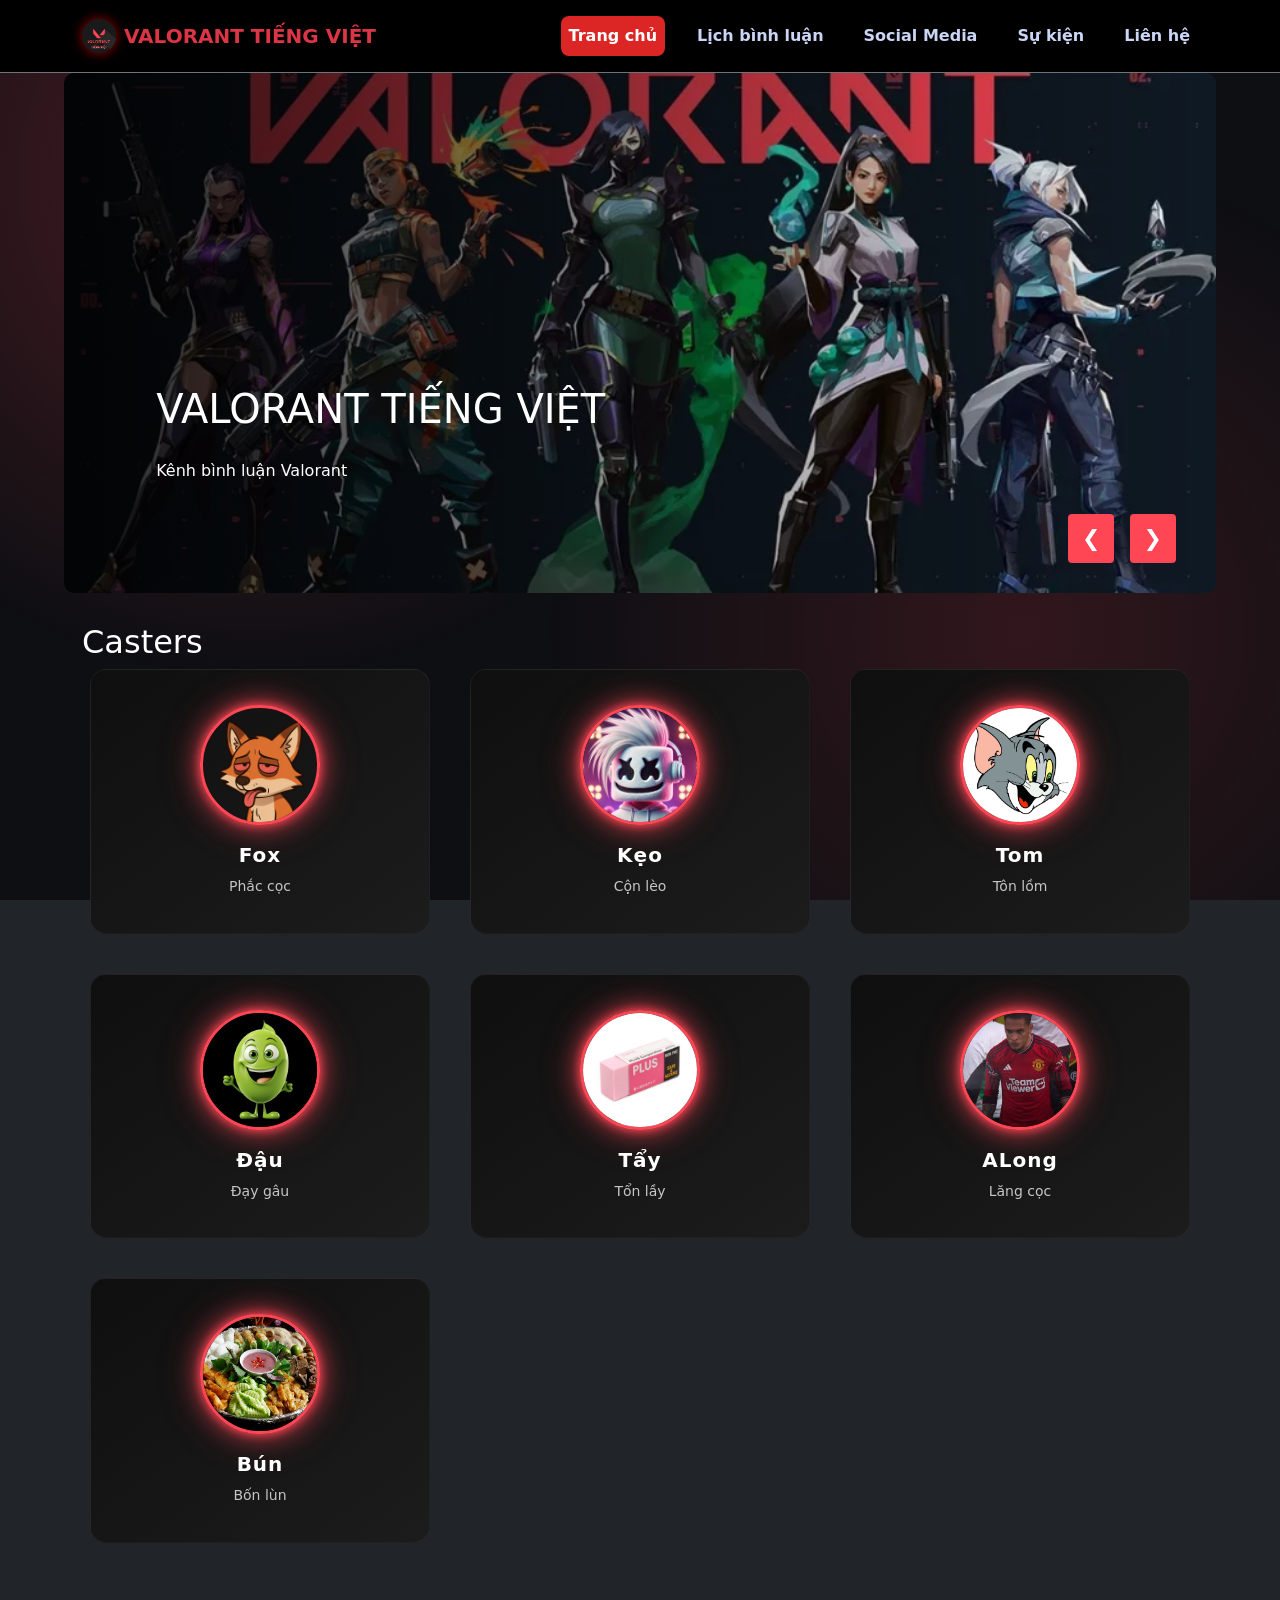
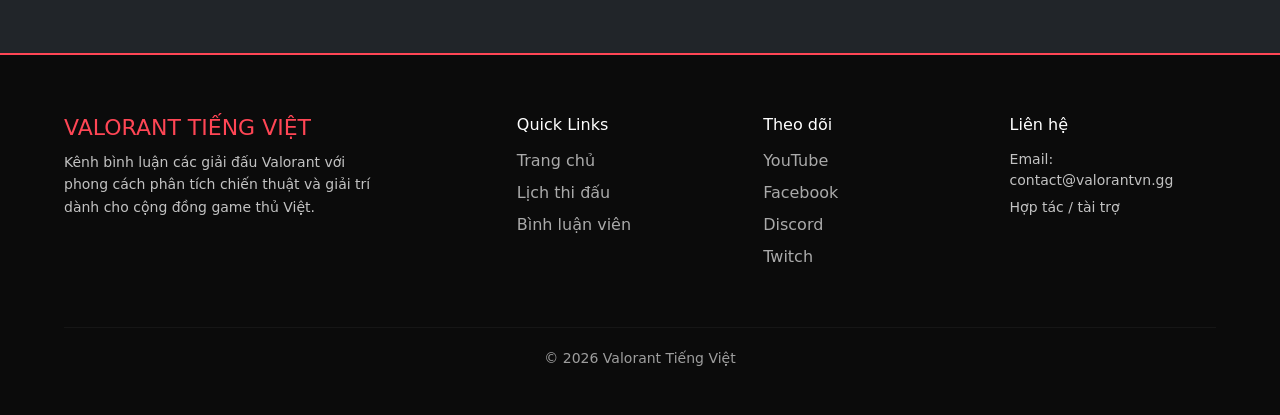
==== index.html @ 201f3471 "first commit" ====
<!doctype html>
<html lang="vi">
  <head>
    <meta charset="UTF-8" />
    <meta name="viewport" content="width=device-width, initial-scale=1" />

    <link
      href="https://cdn.jsdelivr.net/npm/bootstrap@5.3.3/dist/css/bootstrap.min.css"
      rel="stylesheet"
    />

    <link rel="stylesheet" href="css/style.css" />

    <title>Valorant VN</title>
  </head>

  <body class="bg-dark text-white">
    <!-- Navbar -->
    <div id="navbar"></div>

    <!-- Banner -->
    <section id="hero-banner" class="hero-banner">
      <div class="hero-wrapper">
        <div id="hero-carousel"></div>

        <div class="hero-nav">
          <button id="hero-prev">❮</button>
          <button id="hero-next">❯</button>
        </div>
      </div>
    </section>

    <!-- Caster -->
    <section class="casters-section">
      <div class="container">
        <h2 class="section-title">Casters</h2>

        <div id="casters-container" class="casters-grid"></div>
      </div>
    </section>

    <!-- Footer -->
    <div id="footer"></div>

    <script src="js/script.js"></script>
  </body>
</html>
---- css/style.css ----
/* GLOBAL ESPORTS BACKGROUND */

body {
  background-image: url("https://www.hok.com/wp-content/uploads/2019/06/Esports_Seating-Reconfiguration_2400.jpg");

  background-size: cover;

  background-position: center;

  background-attachment: fixed;

  background-repeat: no-repeat;

  position: relative;
}

/* overlay làm tối + blur nhẹ */

body::before {
  content: "";

  position: fixed;

  inset: 0;

  background: rgba(8, 8, 12, 0.75);

  backdrop-filter: blur(4px);

  z-index: -1;
}

body::after {
  content: "";

  position: fixed;

  inset: 0;

  background:
    radial-gradient(
      circle at 20% 20%,
      rgba(255, 70, 85, 0.25),
      transparent 40%
    ),
    radial-gradient(circle at 80% 70%, rgba(255, 70, 85, 0.15), transparent 40%);

  pointer-events: none;

  z-index: -1;
}

.match-card {
  display: grid;
  grid-template-columns: 80px 1.5fr 1fr 120px 120px;
  align-items: center;
  padding: 16px 22px;
  border-radius: 10px;
  background: linear-gradient(90deg, #1a0507, #1a0507 60%, #0d0203);
  margin-bottom: 12px;
  transition: 0.25s;
}

.match-card:hover {
  transform: translateY(-3px);

  background: linear-gradient(90deg, #2a070b, #2a070b 60%, #140305);

  box-shadow: 0 0 12px rgba(255, 70, 85, 0.25);
}

.match-time {
  font-weight: 700;
  color: #60a5fa;
}

.match-teams {
  display: grid;

  grid-template-columns: 1fr auto 1fr;

  align-items: center;

  gap: 12px;
}

.team-logo-box {
  width: 28px;

  height: 28px;

  display: flex;

  align-items: center;

  justify-content: center;
}

.team-logo {
  max-width: 100%;

  max-height: 100%;

  object-fit: contain;
}

.team {
  display: flex;

  align-items: center;

  gap: 8px;

  font-weight: 600;
}

.team-left {
  justify-content: flex-end;

  text-align: right;
}

.team-right {
  justify-content: flex-start;

  text-align: left;
}

.vs {
  font-weight: 700;

  color: #ff4655;

  letter-spacing: 1px;
}

.match-event {
  opacity: 0.7;
}

.match-blv {
  color: #facc15;
  font-weight: 600;
}

.status-live {
  color: #ff4655;

  font-weight: 700;

  animation: livePulse 1.5s infinite;
}

@keyframes livePulse {
  0% {
    opacity: 1;
  }
  50% {
    opacity: 0.4;
  }
  100% {
    opacity: 1;
  }
}

.status-upcoming {
  color: #ff7a85;

  font-weight: 600;
}

.status-ended {
  opacity: 0.5;
}

.schedule-tabs {
  display: flex;

  gap: 10px;

  margin-bottom: 20px;
}

.schedule-tab {
  padding: 8px 18px;

  border-radius: 6px;

  border: none;

  background: #1a0a0c;

  color: white;

  cursor: pointer;

  transition: 0.2s;
}

.schedule-tab:hover {
  background: #2a0e11;
}

.schedule-tab.active {
  background: #ff4655;

  color: white;
}

.navbar-brand img {
  width: 34px;

  height: 34px;

  object-fit: contain;

  filter: drop-shadow(0 0 6px rgba(255, 0, 0, 0.6));
}

.navbar {
  background: #020617;
  padding: 14px 0;
}

/* link cơ bản */

.navbar-nav .nav-link {
  color: #cbd5f5;

  font-weight: 600;

  padding: 8px 16px;

  border-radius: 8px;

  position: relative;

  transition: all 0.25s ease;
}

/* hover */

.navbar-nav .nav-link:hover {
  color: white;

  background: #1e293b;
}

/* active */

.navbar-nav .nav-link.active {
  color: white;

  background: #dc2626;
}

.nav-link.active {
  background: #dc2626;
  color: white !important;
}

.hero-banner {
  width: 100%;
  display: flex;
  justify-content: center;
}

.hero-carousel {
  height: 100%;
  width: 100%;
  position: relative;
}

#hero-carousel {
  height: 520px;
  position: relative;
  overflow: hidden;

  border-radius: 10px;
}

.hero-wrapper {
  width: 90%;
  max-width: 1400px;

  position: relative;
}

.hero-slide {
  position: absolute;
  inset: 0;

  background-size: cover;
  background-position: center;

  display: flex;
  align-items: center;

  opacity: 0;
  transition: opacity 0.5s;
}

.hero-slide.active {
  opacity: 1;
  z-index: 2;
}

.hero-overlay {
  position: absolute;
  inset: 0;

  background: linear-gradient(
    90deg,
    rgba(0, 0, 0, 0.85),
    rgba(0, 0, 0, 0.4),
    rgba(0, 0, 0, 0)
  );
}

.hero-content {
  position: absolute;

  left: 8%;

  bottom: 18%;

  z-index: 3;

  color: #fff;

  max-width: 600px;

  display: flex;

  flex-direction: column;

  gap: 18px;
}

.hero-status {
  font-size: 14px;

  letter-spacing: 2px;

  text-transform: uppercase;

  font-weight: 700;

  color: #ff4655;

  display: flex;

  align-items: center;

  gap: 8px;
}

.hero-nav {
  position: absolute;
  bottom: 30px;
  right: 40px;
  z-index: 5;
}

.hero-nav button {
  background: #ff4655;

  border: none;

  color: white;

  font-size: 22px;

  padding: 8px 14px;

  margin-left: 10px;

  cursor: pointer;

  border-radius: 4px;
}

.hero-nav button:hover {
  background: #ff2a3d;
}

.hero-match {
  display: flex;
  flex-direction: column;
  gap: 16px;
  margin-top: 20px;
  font-size: 36px;
  font-weight: 800;
  letter-spacing: 1px;
  line-height: 1.1;

  text-transform: uppercase;
}

.hero-team {
  display: flex;

  align-items: center;

  gap: 16px;
}

.hero-logo {
  width: 60px;

  height: 60px;

  object-fit: contain;
}

.hero-vs {
  font-size: 22px;

  font-weight: 700;

  letter-spacing: 3px;

  opacity: 0.85;

  margin-left: 70px;
}

.hero-team-name {
  font-size: 36px;

  font-weight: 800;

  letter-spacing: 1px;
}

.hero-countdown {
  font-size: 18px;
  font-weight: 600;
  color: #ff4655;
}

.hero-progress {
  position: absolute;
  bottom: 0;
  left: 0;
  width: 100%;
  height: 4px;
  background: rgba(255, 255, 255, 0.2);
}

.hero-time-row {
  display: flex;

  align-items: center;

  gap: 16px;

  margin-top: 8px;

  font-size: 16px;

  opacity: 0.9;
}

.hero-progress-bar {
  height: 100%;
  width: 0%;
  background: #ff4655;

  transition: width 0.1s linear;
}

.hero-datetime {
  font-size: 18px;

  opacity: 0.85;

  letter-spacing: 0.5px;
}

.casters-section {
  padding: 30px 0;
}

.casters-grid {
  display: grid;

  grid-template-columns: repeat(auto-fit, minmax(260px, 1fr));

  gap: 40px;

  max-width: 1100px;

  margin: auto;
}

.caster-card {
  position: relative;

  background: linear-gradient(145deg, #0f0f0f, #1c1c1c);

  border-radius: 16px;

  padding: 35px 25px;

  text-align: center;

  overflow: hidden;

  transition: 0.35s;

  border: 1px solid rgba(255, 255, 255, 0.05);
}

.caster-card::before {
  content: "";

  position: absolute;

  inset: 0;

  background: linear-gradient(
    120deg,
    transparent,
    rgba(255, 70, 85, 0.25),
    transparent
  );

  opacity: 0;

  transition: 0.4s;
}

.caster-card:hover {
  transform: translateY(-12px) scale(1.03);

  border: 1px solid rgba(255, 70, 85, 0.6);

  box-shadow:
    0 0 25px rgba(255, 70, 85, 0.4),
    0 0 50px rgba(255, 70, 85, 0.2);
}

.caster-card:hover::before {
  opacity: 1;
}

.caster-avatar {
  width: 120px;

  height: 120px;

  border-radius: 50%;

  object-fit: cover;

  margin-bottom: 18px;

  border: 3px solid #ff4655;

  box-shadow:
    0 0 10px #ff4655,
    0 0 25px rgba(255, 70, 85, 0.7),
    0 0 40px rgba(255, 70, 85, 0.4);

  transition: 0.3s;
}

.caster-card:hover .caster-avatar {
  transform: scale(1.1);

  box-shadow:
    0 0 15px #ff4655,
    0 0 35px #ff4655,
    0 0 60px rgba(255, 70, 85, 0.8);
}

.caster-name {
  font-size: 20px;

  font-weight: 700;

  margin-bottom: 8px;

  color: #fff;

  letter-spacing: 1px;
}

.caster-desc {
  font-size: 14px;

  opacity: 0.75;

  line-height: 1.6;

  max-width: 220px;

  margin: auto;
}

/* ============================= */
/* FOOTER */
/* ============================= */

.site-footer {
  background: #0b0b0b;

  border-top: 2px solid #ff4655;

  padding: 60px 0 30px;

  margin-top: 80px;
}

.footer-container {
  width: 90%;

  max-width: 1200px;

  margin: auto;
}

/* GRID */

.footer-grid {
  display: grid;

  grid-template-columns: 2fr 1fr 1fr 1fr;

  gap: 40px;
}

/* BRAND */

.footer-logo {
  color: #ff4655;

  font-size: 22px;

  margin-bottom: 10px;
}

.footer-desc {
  opacity: 0.75;

  line-height: 1.6;

  font-size: 14px;

  max-width: 320px;
}

/* LINKS */

.footer-links h4 {
  margin-bottom: 15px;

  font-size: 16px;
}

.footer-links ul {
  list-style: none;

  padding: 0;

  margin: 0;
}

.footer-links li {
  margin-bottom: 8px;
}

.footer-links a {
  color: #aaa;

  text-decoration: none;

  transition: 0.25s;
}

.footer-links a:hover {
  color: #ff4655;
}

/* CONTACT */

.footer-links p {
  opacity: 0.75;

  font-size: 14px;

  margin-bottom: 6px;
}

/* BOTTOM */

.footer-bottom {
  margin-top: 50px;

  padding-top: 20px;

  border-top: 1px solid rgba(255, 255, 255, 0.08);

  text-align: center;

  font-size: 14px;

  opacity: 0.6;
}

/* SOCIAL PAGE */

.social-section {
  position: relative;

  padding: 100px 0;

  background-image: url("https://www.hok.com/wp-content/uploads/2019/06/Esports_Seating-Reconfiguration_2400.jpg");

  background-size: cover;

  background-position: center;

  background-attachment: fixed;
}

.social-section::before {
  content: "";

  position: absolute;

  inset: 0;

  background: rgba(10, 10, 15, 0.75);

  backdrop-filter: blur(6px);
}

.social-container {
  position: relative;

  max-width: 1100px;

  margin: auto;

  padding: 0 20px;

  z-index: 2;
}

.social-row {
  display: grid;

  grid-template-columns: 1fr 1fr;

  gap: 50px;

  align-items: center;

  margin-bottom: 100px;
}

.social-row.reverse {
  direction: rtl;
}

.social-row.reverse .social-content {
  direction: ltr;
}

.social-image {
  overflow: hidden;

  border-radius: 10px;

  position: relative;
}

.social-image img {
  width: 100%;

  display: block;

  transition: transform 0.7s cubic-bezier(0.2, 0.8, 0.2, 1);
}

.social-row:hover img {
  transform: scale(1.08);
}

.social-image::after {
  content: "";

  position: absolute;

  inset: 0;

  background: linear-gradient(to top, rgba(0, 0, 0, 0.5), transparent);

  opacity: 0.7;

  transition: 0.3s;
}

.social-row {
  transition: 0.35s;
}

.social-row:hover {
  transform: translateY(-6px);
}

.social-content h2 {
  font-size: 28px;

  margin-bottom: 15px;
}

.social-content p {
  opacity: 0.7;

  margin-bottom: 20px;

  line-height: 1.6;
}

.social-btn {
  display: inline-flex;

  align-items: center;

  gap: 8px;

  padding: 10px 18px;

  border-radius: 30px;

  background: #ff4655;

  color: white;

  text-decoration: none;

  font-weight: 600;

  transition: 0.25s;
}

.social-btn:hover {
  transform: translateY(-2px);

  box-shadow: 0 0 10px rgba(255, 70, 85, 0.5);
}
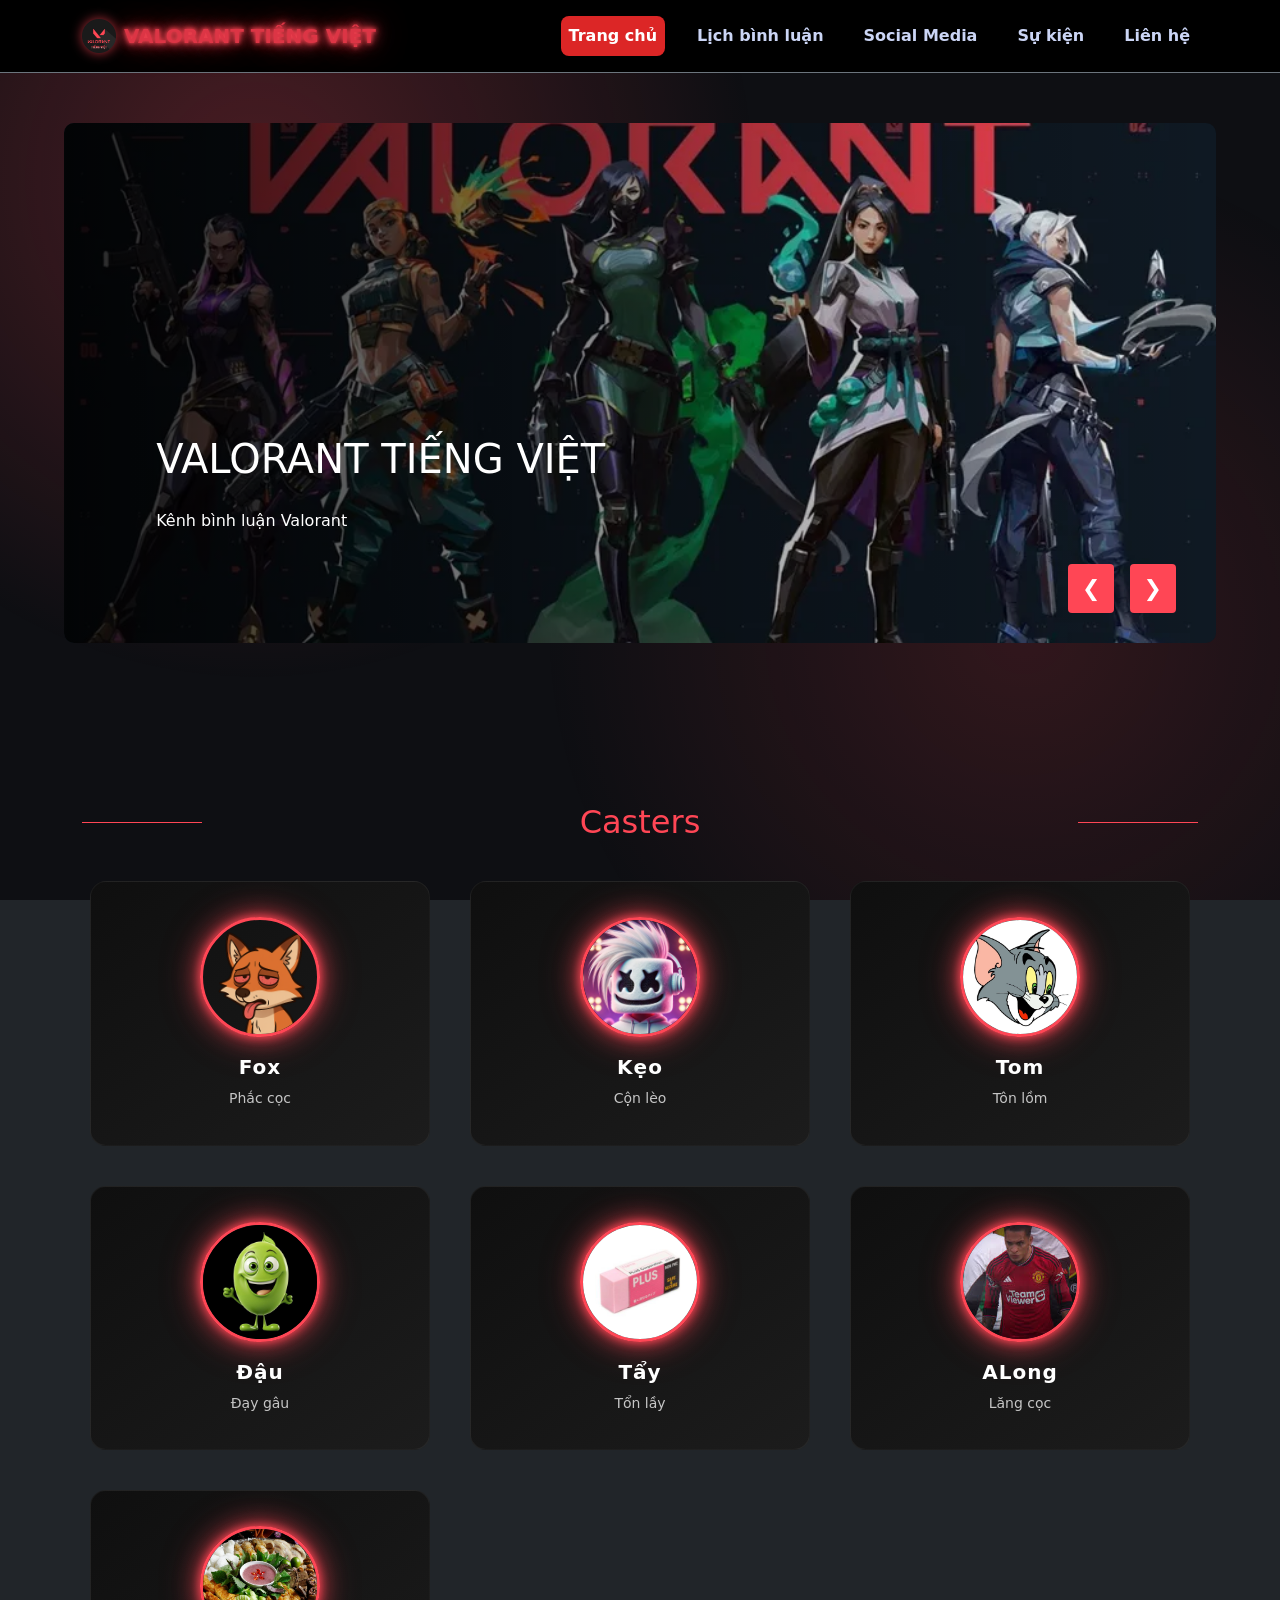
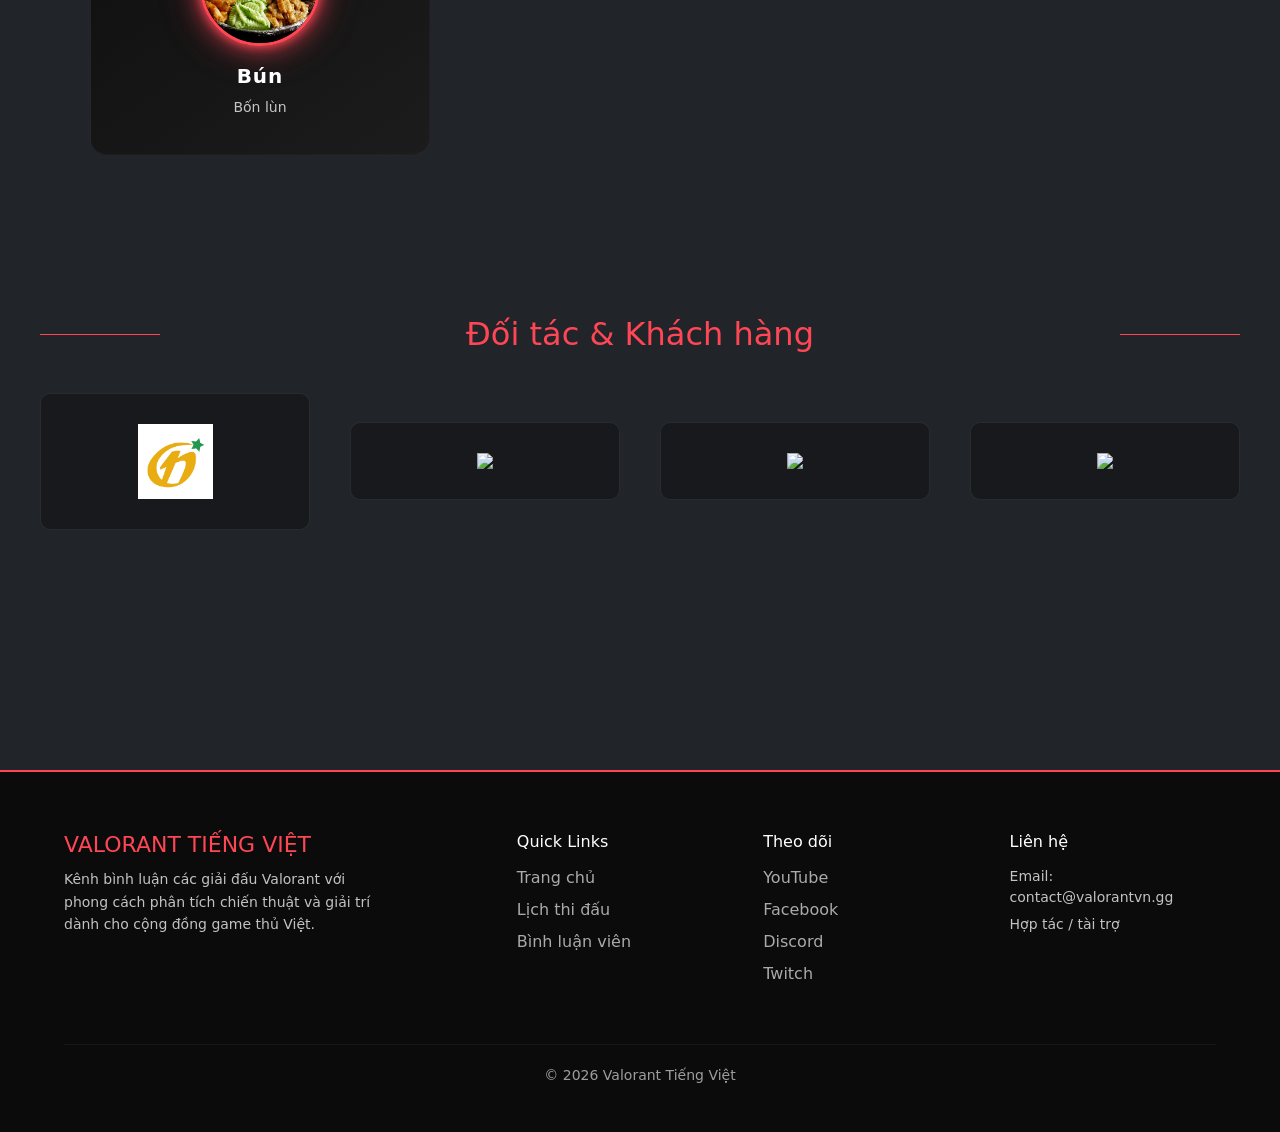
==== commit fa5f5045: "second" ====
--- a/index.html
+++ b/index.html
@@ -3,7 +3,10 @@
   <head>
     <meta charset="UTF-8" />
     <meta name="viewport" content="width=device-width, initial-scale=1" />
-
+    <link
+      rel="stylesheet"
+      href="https://cdn.jsdelivr.net/npm/bootstrap-icons@1.11.3/font/bootstrap-icons.css"
+    />
     <link
       href="https://cdn.jsdelivr.net/npm/bootstrap@5.3.3/dist/css/bootstrap.min.css"
       rel="stylesheet"
@@ -22,13 +25,14 @@
     <section id="hero-banner" class="hero-banner">
       <div class="hero-wrapper">
         <div id="hero-carousel"></div>
-
         <div class="hero-nav">
           <button id="hero-prev">❮</button>
           <button id="hero-next">❯</button>
         </div>
       </div>
     </section>
+
+    <div class="section-divider"></div>
 
     <!-- Caster -->
     <section class="casters-section">
@@ -39,6 +43,41 @@
       </div>
     </section>
 
+    <div class="section-divider"></div>
+
+    <!-- Sponsor -->
+    <section class="sponsor-section">
+      <div class="sponsor-container">
+        <h2 class="section-title">Đối tác & Khách hàng</h2>
+
+        <div class="sponsor-grid">
+          <div class="sponsor-item">
+            <img src="assets/sponsors/tg_image_527335784.png" />
+          </div>
+
+          <div class="sponsor-item">
+            <img
+              src="https://a.storyblok.com/f/235924/1920x700/27b2120b20/group-172_2.png/m/filters:quality(80)"
+            />
+          </div>
+
+          <div class="sponsor-item">
+            <img
+              src="https://yt3.googleusercontent.com/De8_JR9nnlT7nefLMElF-m-EpJEyvpLA46BsX0BkVlQfMdt2yHyhWiSmx-Pd1c-u_08cZAoV=s900-c-k-c0x00ffffff-no-rj"
+            />
+          </div>
+
+          <div class="sponsor-item">
+            <img
+              src="https://encrypted-tbn0.gstatic.com/images?q=tbn:ANd9GcS4S4aPcJ5DkoBVUfQtNJPI0QpFTh-ypJsrjhFu69nCNl_CvhweLz2L1TxqhZNKfYQb-1w&usqp=CAU"
+            />
+          </div>
+        </div>
+      </div>
+    </section>
+
+    <div class="section-divider"></div>
+
     <!-- Footer -->
     <div id="footer"></div>
 
--- a/css/style.css
+++ b/css/style.css
@@ -1,4 +1,8 @@
 /* GLOBAL ESPORTS BACKGROUND */
+html,
+body {
+  height: 100%;
+}
 
 body {
   background-image: url("https://www.hok.com/wp-content/uploads/2019/06/Esports_Seating-Reconfiguration_2400.jpg");
@@ -12,9 +16,11 @@
   background-repeat: no-repeat;
 
   position: relative;
-}
-
-/* overlay làm tối + blur nhẹ */
+  display: flex;
+  flex-direction: column;
+
+  min-height: 100vh;
+}
 
 body::before {
   content: "";
@@ -48,6 +54,58 @@
   pointer-events: none;
 
   z-index: -1;
+}
+
+.navbar-brand {
+  text-shadow:
+    0 0 4px #ff4655,
+    0 0 8px #ff4655,
+    0 0 16px #ff4655,
+    0 0 32px rgba(255, 70, 85, 0.7);
+}
+
+.section-divider {
+  height: 2px;
+
+  margin: 80px auto;
+
+  max-width: 1200px;
+
+  background: linear-gradient(90deg, transparent, #ff4655, transparent);
+
+  box-shadow: 0 0 10px rgba(255, 70, 85, 0.6);
+}
+
+.section-title {
+  text-align: center;
+
+  margin-bottom: 40px;
+
+  position: relative;
+
+  color: #ff4655;
+}
+
+.section-title::before,
+.section-title::after {
+  content: "";
+
+  position: absolute;
+
+  top: 50%;
+
+  width: 120px;
+  height: 1px;
+
+  background: #ff4655;
+}
+
+.section-title::before {
+  left: 0;
+}
+
+.section-title::after {
+  right: 0;
 }
 
 .match-card {
@@ -214,7 +272,7 @@
 
   object-fit: contain;
 
-  filter: drop-shadow(0 0 6px rgba(255, 0, 0, 0.6));
+  filter: drop-shadow(0 0 6px rgba(255, 70, 85, 0.7));
 }
 
 .navbar {
@@ -280,6 +338,7 @@
 }
 
 .hero-wrapper {
+  margin-top: 50px;
   width: 90%;
   max-width: 1400px;
 
@@ -303,6 +362,39 @@
 .hero-slide.active {
   opacity: 1;
   z-index: 2;
+}
+
+.hero-watch-btn {
+  position: absolute;
+
+  right: 100px;
+  bottom: 100px;
+
+  background: #ff4655;
+
+  color: white;
+
+  padding: 14px 26px;
+
+  border-radius: 10px;
+
+  font-weight: 600;
+
+  text-decoration: none;
+
+  font-size: 16px;
+
+  transition: all 0.25s ease;
+
+  box-shadow: 0 6px 20px rgba(255, 70, 85, 0.4);
+}
+
+.hero-watch-btn:hover {
+  background: #ff2c3e;
+
+  transform: translateY(-2px) scale(1.05);
+
+  box-shadow: 0 10px 30px rgba(255, 70, 85, 0.6);
 }
 
 .hero-overlay {
@@ -478,10 +570,6 @@
   letter-spacing: 0.5px;
 }
 
-.casters-section {
-  padding: 30px 0;
-}
-
 .casters-grid {
   display: grid;
 
@@ -852,3 +940,118 @@
 
   box-shadow: 0 0 10px rgba(255, 70, 85, 0.5);
 }
+
+/* SPONSOR SECTION */
+
+.sponsor-container {
+  max-width: 1200px;
+  margin: auto;
+}
+
+/* HEADER */
+
+.sponsor-header {
+  text-align: center;
+  margin-bottom: 60px;
+}
+
+.sponsor-label {
+  font-size: 18px;
+  color: #aaa;
+
+  position: relative;
+
+  display: inline-block;
+
+  padding-left: 50px;
+}
+
+.sponsor-label::before {
+  content: "";
+
+  position: absolute;
+
+  left: 0;
+  top: 50%;
+
+  width: 40px;
+  height: 2px;
+
+  background: #ff4655;
+}
+
+.sponsor-title {
+  font-size: 42px;
+
+  color: #ff4655;
+
+  margin: 10px 0 30px;
+}
+
+.sponsor-btn {
+  display: inline-block;
+
+  padding: 12px 32px;
+
+  border: 1px solid white;
+
+  color: white;
+
+  text-decoration: none;
+
+  transition: 0.3s;
+}
+
+.sponsor-btn:hover {
+  background: #ff4655;
+
+  border-color: #ff4655;
+}
+
+/* GRID */
+
+.sponsor-grid {
+  display: grid;
+
+  grid-template-columns: repeat(4, 1fr);
+
+  gap: 40px;
+
+  align-items: center;
+}
+
+/* ITEM */
+
+.sponsor-item {
+  display: flex;
+
+  align-items: center;
+  justify-content: center;
+
+  padding: 30px;
+
+  border: 1px solid rgba(255, 255, 255, 0.08);
+
+  border-radius: 10px;
+
+  background: rgba(0, 0, 0, 0.3);
+
+  transition: 0.3s;
+}
+
+.sponsor-item img {
+  max-height: 75px;
+
+  transition: 0.3s;
+}
+
+.sponsor-item:hover {
+  border-color: #ff4655;
+
+  transform: translateY(-4px);
+}
+
+.sponsor-item:hover img {
+  filter: none;
+  opacity: 1;
+}
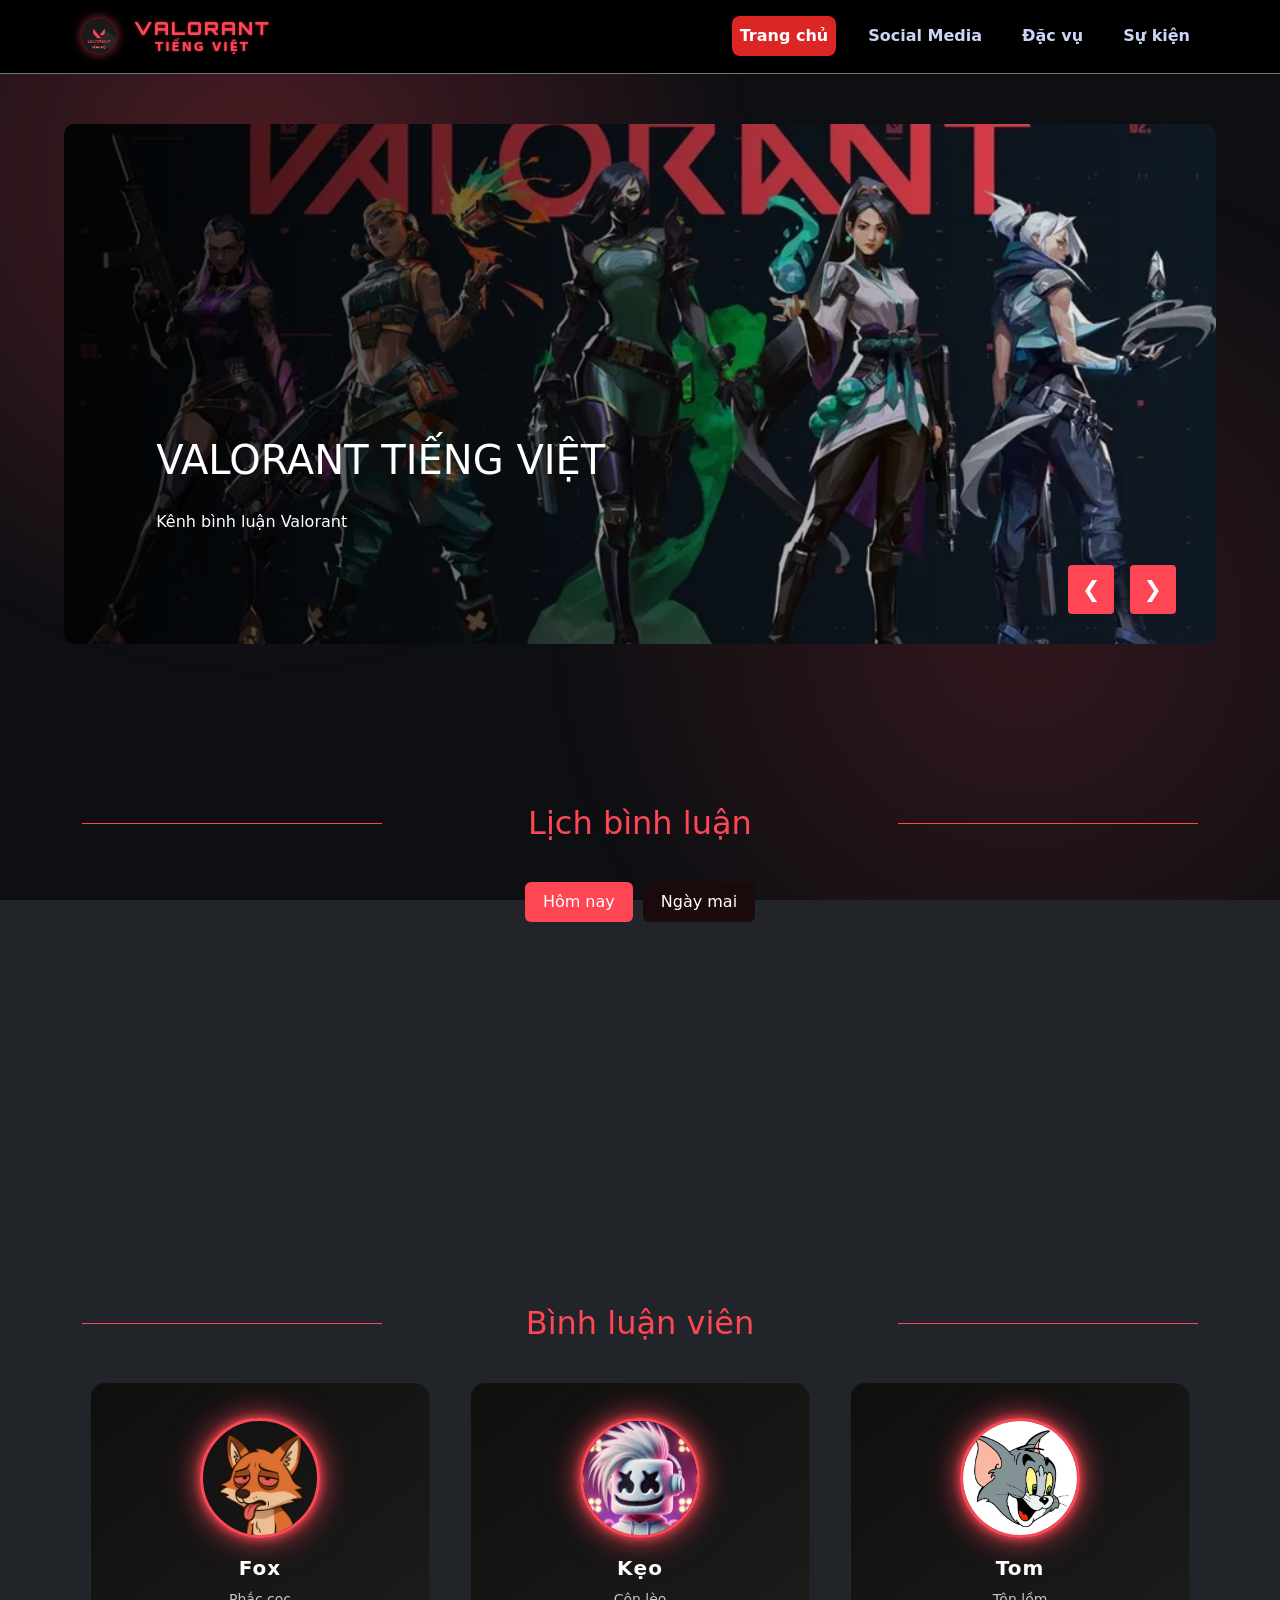
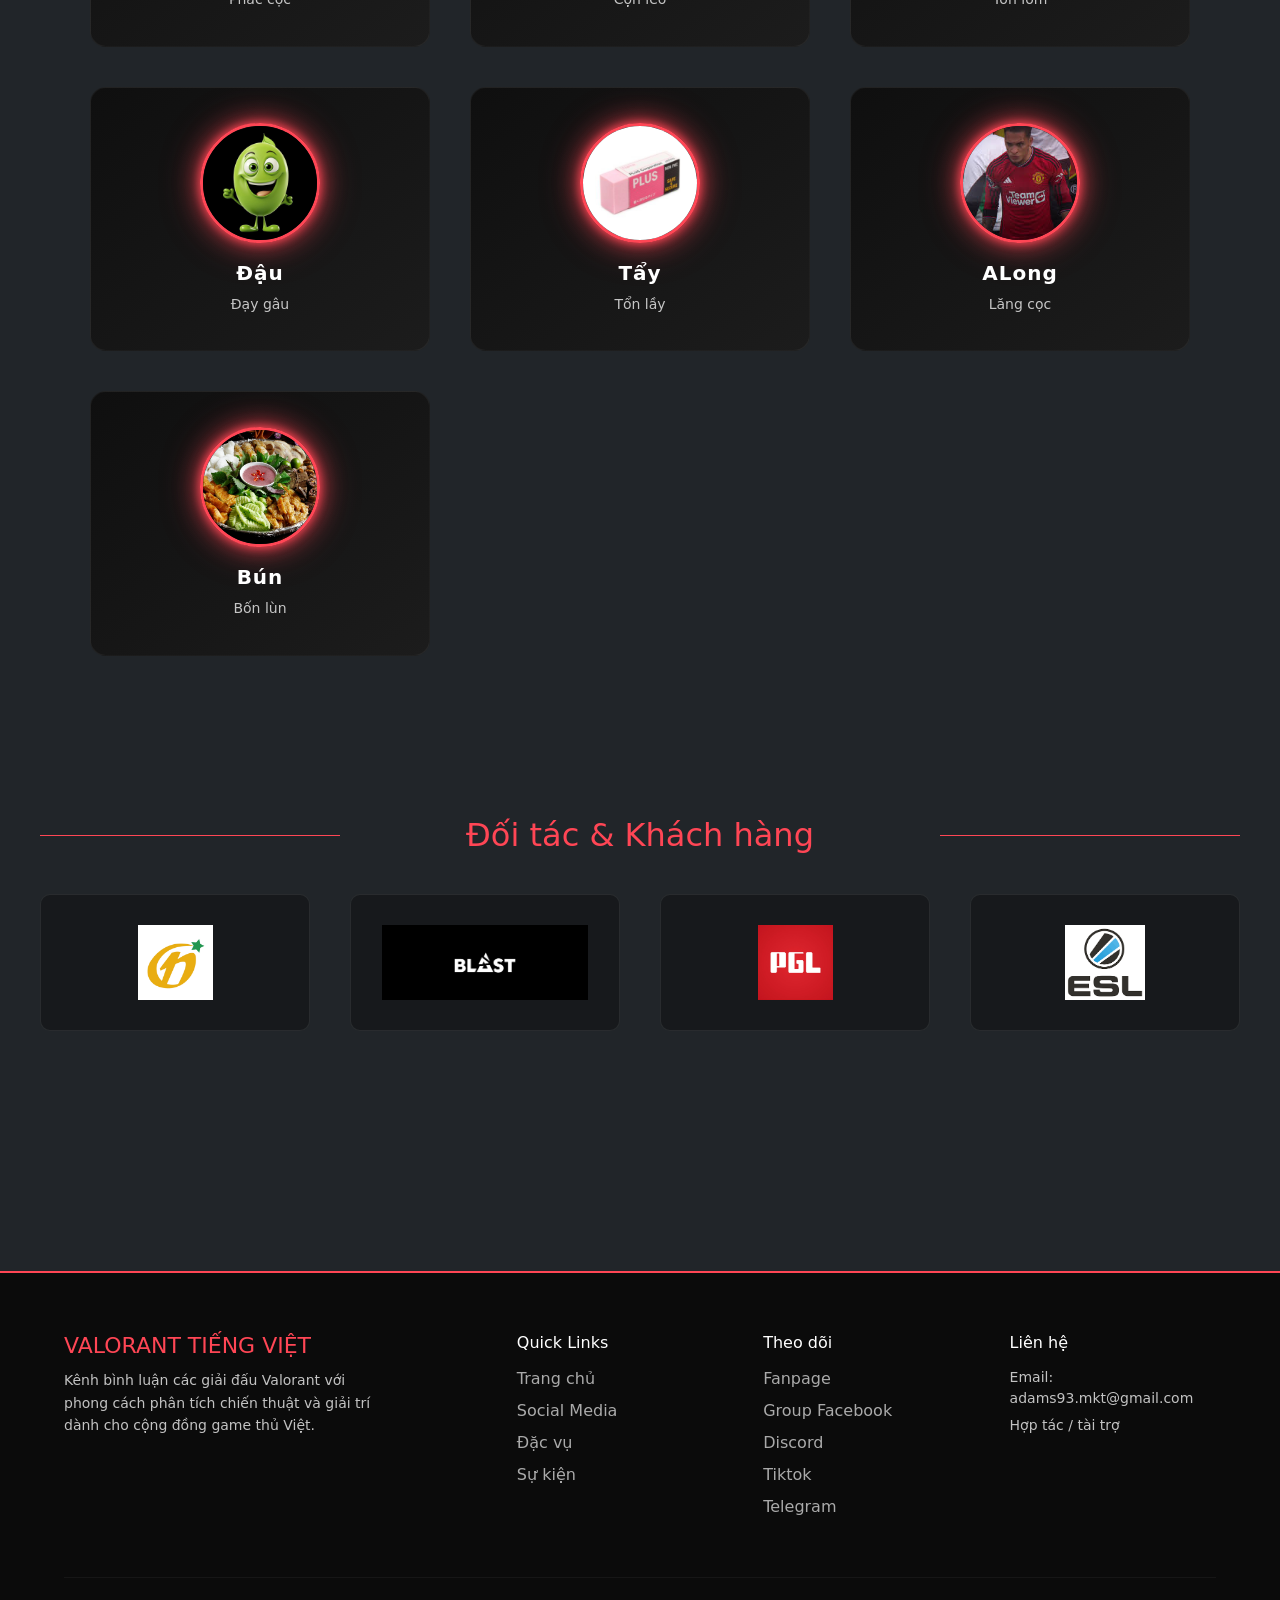
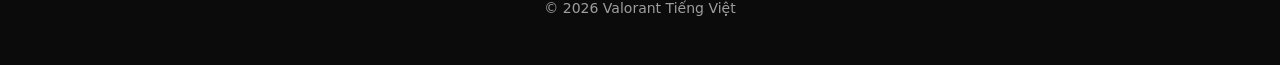
==== commit aca66531: "final" ====
--- a/index.html
+++ b/index.html
@@ -1,86 +1,96 @@
 <!doctype html>
 <html lang="vi">
-  <head>
-    <meta charset="UTF-8" />
-    <meta name="viewport" content="width=device-width, initial-scale=1" />
-    <link
-      rel="stylesheet"
-      href="https://cdn.jsdelivr.net/npm/bootstrap-icons@1.11.3/font/bootstrap-icons.css"
-    />
-    <link
-      href="https://cdn.jsdelivr.net/npm/bootstrap@5.3.3/dist/css/bootstrap.min.css"
-      rel="stylesheet"
-    />
 
-    <link rel="stylesheet" href="css/style.css" />
+<head>
+  <meta charset="UTF-8" />
+  <meta name="viewport" content="width=device-width, initial-scale=1" />
+  <link href="https://fonts.googleapis.com/css2?family=Orbitron:wght@500;700&display=swap" rel="stylesheet" />
+  <link rel="stylesheet" href="assets/icons/bootstrap-icons.css">
+  <link rel="stylesheet" href="assets/css/bootstrap.min.css">
 
-    <title>Valorant VN</title>
-  </head>
+  <link rel="stylesheet" href="css/style.css" />
+  <link rel="preload" href="assets/fonts/orbitron-500.woff2" as="font" type="font/woff2" crossorigin>
+  <title>Valorant VN</title>
+</head>
 
-  <body class="bg-dark text-white">
-    <!-- Navbar -->
-    <div id="navbar"></div>
+<body class="bg-dark text-white">
+  <!-- Navbar -->
+  <div id="navbar"></div>
 
-    <!-- Banner -->
-    <section id="hero-banner" class="hero-banner">
-      <div class="hero-wrapper">
-        <div id="hero-carousel"></div>
-        <div class="hero-nav">
-          <button id="hero-prev">❮</button>
-          <button id="hero-next">❯</button>
+  <!-- Banner -->
+  <section id="hero-banner" class="hero-banner">
+    <div class="hero-wrapper">
+      <div id="hero-carousel"></div>
+      <div class="hero-nav">
+        <button id="hero-prev">❮</button>
+        <button id="hero-next">❯</button>
+      </div>
+    </div>
+  </section>
+
+  <div class="section-divider"></div>
+
+  <!-- Schedule -->
+  <div class="schedule-section">
+    <div class="container">
+      <h2 class="section-title">Lịch bình luận</h2>
+
+      <div class="schedule-tabs">
+        <button class="schedule-tab active" onclick="setScheduleTab(this, 'today')">
+          Hôm nay
+        </button>
+
+        <button class="schedule-tab" onclick="setScheduleTab(this, 'tomorrow')">
+          Ngày mai
+        </button>
+      </div>
+
+      <div id="matches-container"></div>
+    </div>
+  </div>
+
+  <!-- Caster -->
+  <section class="casters-section">
+    <div class="container">
+      <h2 class="section-title">Bình luận viên</h2>
+
+      <div id="casters-container" class="casters-grid"></div>
+    </div>
+  </section>
+
+  <div class="section-divider"></div>
+
+  <!-- Sponsor -->
+  <section class="sponsor-section">
+    <div class="sponsor-container">
+      <h2 class="section-title">Đối tác & Khách hàng</h2>
+
+      <div class="sponsor-grid">
+        <div class="sponsor-item">
+          <img src="assets/sponsors/tg_image_527335784.png" />
+        </div>
+
+        <div class="sponsor-item">
+          <img src="assets/sponsors/filters_quality(80).jpg" />
+        </div>
+
+        <div class="sponsor-item">
+          <img src="assets/sponsors/channels4_profile.jpg" />
+        </div>
+
+        <div class="sponsor-item">
+          <img src="assets/sponsors/images.png" />
         </div>
       </div>
-    </section>
+    </div>
+  </section>
 
-    <div class="section-divider"></div>
+  <div class="section-divider"></div>
 
-    <!-- Caster -->
-    <section class="casters-section">
-      <div class="container">
-        <h2 class="section-title">Casters</h2>
+  <!-- Footer -->
+  <div id="footer"></div>
 
-        <div id="casters-container" class="casters-grid"></div>
-      </div>
-    </section>
+  <script src="js/script.js"></script>
+</body>
 
-    <div class="section-divider"></div>
-
-    <!-- Sponsor -->
-    <section class="sponsor-section">
-      <div class="sponsor-container">
-        <h2 class="section-title">Đối tác & Khách hàng</h2>
-
-        <div class="sponsor-grid">
-          <div class="sponsor-item">
-            <img src="assets/sponsors/tg_image_527335784.png" />
-          </div>
-
-          <div class="sponsor-item">
-            <img
-              src="https://a.storyblok.com/f/235924/1920x700/27b2120b20/group-172_2.png/m/filters:quality(80)"
-            />
-          </div>
-
-          <div class="sponsor-item">
-            <img
-              src="https://yt3.googleusercontent.com/De8_JR9nnlT7nefLMElF-m-EpJEyvpLA46BsX0BkVlQfMdt2yHyhWiSmx-Pd1c-u_08cZAoV=s900-c-k-c0x00ffffff-no-rj"
-            />
-          </div>
-
-          <div class="sponsor-item">
-            <img
-              src="https://encrypted-tbn0.gstatic.com/images?q=tbn:ANd9GcS4S4aPcJ5DkoBVUfQtNJPI0QpFTh-ypJsrjhFu69nCNl_CvhweLz2L1TxqhZNKfYQb-1w&usqp=CAU"
-            />
-          </div>
-        </div>
-      </div>
-    </section>
-
-    <div class="section-divider"></div>
-
-    <!-- Footer -->
-    <div id="footer"></div>
-
-    <script src="js/script.js"></script>
-  </body>
-</html>
+</html>
--- a/css/style.css
+++ b/css/style.css
@@ -6,43 +6,29 @@
 
 body {
   background-image: url("https://www.hok.com/wp-content/uploads/2019/06/Esports_Seating-Reconfiguration_2400.jpg");
-
   background-size: cover;
-
   background-position: center;
-
   background-attachment: fixed;
-
   background-repeat: no-repeat;
-
   position: relative;
   display: flex;
   flex-direction: column;
-
   min-height: 100vh;
 }
 
 body::before {
   content: "";
-
   position: fixed;
-
   inset: 0;
-
   background: rgba(8, 8, 12, 0.75);
-
   backdrop-filter: blur(4px);
-
   z-index: -1;
 }
 
 body::after {
   content: "";
-
   position: fixed;
-
   inset: 0;
-
   background:
     radial-gradient(
       circle at 20% 20%,
@@ -50,53 +36,70 @@
       transparent 40%
     ),
     radial-gradient(circle at 80% 70%, rgba(255, 70, 85, 0.15), transparent 40%);
-
   pointer-events: none;
-
   z-index: -1;
 }
 
 .navbar-brand {
   text-shadow:
-    0 0 4px #ff4655,
-    0 0 8px #ff4655,
-    0 0 16px #ff4655,
-    0 0 32px rgba(255, 70, 85, 0.7);
+    0 0 2px rgba(255, 70, 85, 0.5),
+    0 0 4px rgba(255, 70, 85, 0.25);
+  display: flex;
+  align-items: center;
+  gap: 10px;
+  text-decoration: none;
+}
+
+.brand-logo {
+  height: 34px;
+}
+
+.brand-text {
+  margin-left: 10px;
+  display: flex;
+  flex-direction: column;
+  align-items: center;
+  line-height: 1.1;
+}
+
+.brand-main {
+  font-size: 18px;
+  font-weight: 800;
+  letter-spacing: 2px;
+  padding-bottom: 2px;
+  color: #ff4655;
+  font-family: "Orbitron", sans-serif;
+  position: relative;
+}
+
+.brand-sub {
+  font-size: 12px;
+  letter-spacing: 2px;
+  color: #ff4655;
 }
 
 .section-divider {
   height: 2px;
-
   margin: 80px auto;
-
   max-width: 1200px;
-
   background: linear-gradient(90deg, transparent, #ff4655, transparent);
-
   box-shadow: 0 0 10px rgba(255, 70, 85, 0.6);
 }
 
 .section-title {
   text-align: center;
-
   margin-bottom: 40px;
-
-  position: relative;
-
+  position: relative;
   color: #ff4655;
 }
 
 .section-title::before,
 .section-title::after {
   content: "";
-
-  position: absolute;
-
+  position: absolute;
   top: 50%;
-
-  width: 120px;
+  width: 300px;
   height: 1px;
-
   background: #ff4655;
 }
 
@@ -121,9 +124,7 @@
 
 .match-card:hover {
   transform: translateY(-3px);
-
   background: linear-gradient(90deg, #2a070b, #2a070b 60%, #140305);
-
   box-shadow: 0 0 12px rgba(255, 70, 85, 0.25);
 }
 
@@ -134,61 +135,45 @@
 
 .match-teams {
   display: grid;
-
   grid-template-columns: 1fr auto 1fr;
-
-  align-items: center;
-
+  align-items: center;
   gap: 12px;
 }
 
 .team-logo-box {
   width: 28px;
-
   height: 28px;
-
-  display: flex;
-
-  align-items: center;
-
+  display: flex;
+  align-items: center;
   justify-content: center;
 }
 
 .team-logo {
   max-width: 100%;
-
   max-height: 100%;
-
   object-fit: contain;
 }
 
 .team {
   display: flex;
-
-  align-items: center;
-
+  align-items: center;
   gap: 8px;
-
   font-weight: 600;
 }
 
 .team-left {
   justify-content: flex-end;
-
   text-align: right;
 }
 
 .team-right {
   justify-content: flex-start;
-
   text-align: left;
 }
 
 .vs {
   font-weight: 700;
-
-  color: #ff4655;
-
+  color: #ff4655;
   letter-spacing: 1px;
 }
 
@@ -203,9 +188,7 @@
 
 .status-live {
   color: #ff4655;
-
   font-weight: 700;
-
   animation: livePulse 1.5s infinite;
 }
 
@@ -223,7 +206,6 @@
 
 .status-upcoming {
   color: #ff7a85;
-
   font-weight: 600;
 }
 
@@ -231,27 +213,28 @@
   opacity: 0.5;
 }
 
+.schedule-section {
+  min-height: 500px;
+
+  display: flex;
+
+  align-items: flex-start;
+}
+
 .schedule-tabs {
   display: flex;
-
+  justify-content: center;
   gap: 10px;
-
   margin-bottom: 20px;
 }
 
 .schedule-tab {
   padding: 8px 18px;
-
   border-radius: 6px;
-
   border: none;
-
   background: #1a0a0c;
-
   color: white;
-
   cursor: pointer;
-
   transition: 0.2s;
 }
 
@@ -261,17 +244,13 @@
 
 .schedule-tab.active {
   background: #ff4655;
-
   color: white;
 }
 
 .navbar-brand img {
   width: 34px;
-
   height: 34px;
-
   object-fit: contain;
-
   filter: drop-shadow(0 0 6px rgba(255, 70, 85, 0.7));
 }
 
@@ -280,35 +259,22 @@
   padding: 14px 0;
 }
 
-/* link cơ bản */
-
 .navbar-nav .nav-link {
   color: #cbd5f5;
-
   font-weight: 600;
-
   padding: 8px 16px;
-
   border-radius: 8px;
-
-  position: relative;
-
+  position: relative;
   transition: all 0.25s ease;
 }
-
-/* hover */
 
 .navbar-nav .nav-link:hover {
   color: white;
-
   background: #1e293b;
 }
-
-/* active */
 
 .navbar-nav .nav-link.active {
   color: white;
-
   background: #dc2626;
 }
 
@@ -341,20 +307,16 @@
   margin-top: 50px;
   width: 90%;
   max-width: 1400px;
-
   position: relative;
 }
 
 .hero-slide {
   position: absolute;
   inset: 0;
-
   background-size: cover;
   background-position: center;
-
-  display: flex;
-  align-items: center;
-
+  display: flex;
+  align-items: center;
   opacity: 0;
   transition: opacity 0.5s;
 }
@@ -366,41 +328,28 @@
 
 .hero-watch-btn {
   position: absolute;
-
   right: 100px;
   bottom: 100px;
-
   background: #ff4655;
-
   color: white;
-
   padding: 14px 26px;
-
   border-radius: 10px;
-
   font-weight: 600;
-
   text-decoration: none;
-
   font-size: 16px;
-
   transition: all 0.25s ease;
-
   box-shadow: 0 6px 20px rgba(255, 70, 85, 0.4);
 }
 
 .hero-watch-btn:hover {
   background: #ff2c3e;
-
   transform: translateY(-2px) scale(1.05);
-
   box-shadow: 0 10px 30px rgba(255, 70, 85, 0.6);
 }
 
 .hero-overlay {
   position: absolute;
   inset: 0;
-
   background: linear-gradient(
     90deg,
     rgba(0, 0, 0, 0.85),
@@ -411,39 +360,24 @@
 
 .hero-content {
   position: absolute;
-
   left: 8%;
-
   bottom: 18%;
-
   z-index: 3;
-
   color: #fff;
-
   max-width: 600px;
-
-  display: flex;
-
+  display: flex;
   flex-direction: column;
-
   gap: 18px;
 }
 
 .hero-status {
   font-size: 14px;
-
   letter-spacing: 2px;
-
   text-transform: uppercase;
-
   font-weight: 700;
-
-  color: #ff4655;
-
-  display: flex;
-
-  align-items: center;
-
+  color: #ff4655;
+  display: flex;
+  align-items: center;
   gap: 8px;
 }
 
@@ -456,19 +390,12 @@
 
 .hero-nav button {
   background: #ff4655;
-
   border: none;
-
   color: white;
-
   font-size: 22px;
-
   padding: 8px 14px;
-
   margin-left: 10px;
-
   cursor: pointer;
-
   border-radius: 4px;
 }
 
@@ -485,43 +412,32 @@
   font-weight: 800;
   letter-spacing: 1px;
   line-height: 1.1;
-
   text-transform: uppercase;
 }
 
 .hero-team {
   display: flex;
-
-  align-items: center;
-
+  align-items: center;
   gap: 16px;
 }
 
 .hero-logo {
   width: 60px;
-
   height: 60px;
-
   object-fit: contain;
 }
 
 .hero-vs {
   font-size: 22px;
-
   font-weight: 700;
-
   letter-spacing: 3px;
-
   opacity: 0.85;
-
   margin-left: 70px;
 }
 
 .hero-team-name {
   font-size: 36px;
-
   font-weight: 800;
-
   letter-spacing: 1px;
 }
 
@@ -542,15 +458,10 @@
 
 .hero-time-row {
   display: flex;
-
-  align-items: center;
-
+  align-items: center;
   gap: 16px;
-
   margin-top: 8px;
-
   font-size: 16px;
-
   opacity: 0.9;
 }
 
@@ -558,72 +469,51 @@
   height: 100%;
   width: 0%;
   background: #ff4655;
-
   transition: width 0.1s linear;
 }
 
 .hero-datetime {
   font-size: 18px;
-
   opacity: 0.85;
-
   letter-spacing: 0.5px;
 }
 
 .casters-grid {
   display: grid;
-
   grid-template-columns: repeat(auto-fit, minmax(260px, 1fr));
-
   gap: 40px;
-
   max-width: 1100px;
-
   margin: auto;
 }
 
 .caster-card {
   position: relative;
-
   background: linear-gradient(145deg, #0f0f0f, #1c1c1c);
-
   border-radius: 16px;
-
   padding: 35px 25px;
-
   text-align: center;
-
   overflow: hidden;
-
   transition: 0.35s;
-
   border: 1px solid rgba(255, 255, 255, 0.05);
 }
 
 .caster-card::before {
   content: "";
-
-  position: absolute;
-
+  position: absolute;
   inset: 0;
-
   background: linear-gradient(
     120deg,
     transparent,
     rgba(255, 70, 85, 0.25),
     transparent
   );
-
   opacity: 0;
-
   transition: 0.4s;
 }
 
 .caster-card:hover {
   transform: translateY(-12px) scale(1.03);
-
   border: 1px solid rgba(255, 70, 85, 0.6);
-
   box-shadow:
     0 0 25px rgba(255, 70, 85, 0.4),
     0 0 50px rgba(255, 70, 85, 0.2);
@@ -635,28 +525,20 @@
 
 .caster-avatar {
   width: 120px;
-
   height: 120px;
-
   border-radius: 50%;
-
   object-fit: cover;
-
   margin-bottom: 18px;
-
   border: 3px solid #ff4655;
-
   box-shadow:
     0 0 10px #ff4655,
     0 0 25px rgba(255, 70, 85, 0.7),
     0 0 40px rgba(255, 70, 85, 0.4);
-
   transition: 0.3s;
 }
 
 .caster-card:hover .caster-avatar {
   transform: scale(1.1);
-
   box-shadow:
     0 0 15px #ff4655,
     0 0 35px #ff4655,
@@ -665,25 +547,17 @@
 
 .caster-name {
   font-size: 20px;
-
   font-weight: 700;
-
   margin-bottom: 8px;
-
   color: #fff;
-
   letter-spacing: 1px;
 }
 
 .caster-desc {
   font-size: 14px;
-
   opacity: 0.75;
-
   line-height: 1.6;
-
   max-width: 220px;
-
   margin: auto;
 }
 
@@ -693,65 +567,44 @@
 
 .site-footer {
   background: #0b0b0b;
-
   border-top: 2px solid #ff4655;
-
   padding: 60px 0 30px;
-
   margin-top: 80px;
 }
 
 .footer-container {
   width: 90%;
-
   max-width: 1200px;
-
   margin: auto;
 }
-
-/* GRID */
 
 .footer-grid {
   display: grid;
-
   grid-template-columns: 2fr 1fr 1fr 1fr;
-
   gap: 40px;
 }
 
-/* BRAND */
-
 .footer-logo {
   color: #ff4655;
-
   font-size: 22px;
-
   margin-bottom: 10px;
 }
 
 .footer-desc {
   opacity: 0.75;
-
   line-height: 1.6;
-
   font-size: 14px;
-
   max-width: 320px;
 }
-
-/* LINKS */
 
 .footer-links h4 {
   margin-bottom: 15px;
-
   font-size: 16px;
 }
 
 .footer-links ul {
   list-style: none;
-
   padding: 0;
-
   margin: 0;
 }
 
@@ -761,195 +614,128 @@
 
 .footer-links a {
   color: #aaa;
-
   text-decoration: none;
-
   transition: 0.25s;
 }
 
 .footer-links a:hover {
   color: #ff4655;
 }
-
-/* CONTACT */
 
 .footer-links p {
   opacity: 0.75;
-
   font-size: 14px;
-
   margin-bottom: 6px;
 }
-
-/* BOTTOM */
 
 .footer-bottom {
   margin-top: 50px;
-
   padding-top: 20px;
-
   border-top: 1px solid rgba(255, 255, 255, 0.08);
-
   text-align: center;
-
   font-size: 14px;
-
   opacity: 0.6;
 }
 
-/* SOCIAL PAGE */
-
-.social-section {
-  position: relative;
-
-  padding: 100px 0;
-
-  background-image: url("https://www.hok.com/wp-content/uploads/2019/06/Esports_Seating-Reconfiguration_2400.jpg");
-
-  background-size: cover;
-
-  background-position: center;
-
-  background-attachment: fixed;
-}
-
-.social-section::before {
+.livestream-grid {
+  display: grid;
+  grid-template-columns: repeat(2, 1fr);
+  gap: 20px;
+  max-width: 1000px;
+  margin: auto;
+}
+
+.livestream-banner {
+  position: relative;
+  display: block;
+  border-radius: 12px;
+  overflow: hidden;
+  border: 1px solid rgba(255, 255, 255, 0.1);
+}
+
+.livestream-banner img {
+  width: 100%;
+  height: 200px;
+  object-fit: cover;
+  transition: 0.35s;
+}
+
+.livestream-banner::after {
   content: "";
-
-  position: absolute;
-
-  inset: 0;
-
-  background: rgba(10, 10, 15, 0.75);
-
-  backdrop-filter: blur(6px);
-}
-
-.social-container {
-  position: relative;
-
-  max-width: 1100px;
-
-  margin: auto;
-
-  padding: 0 20px;
-
+  position: absolute;
+  left: 0;
+  bottom: 0;
+  width: 100%;
+  height: 55%;
+  background: linear-gradient(
+    to top,
+    rgba(0, 0, 0, 0.85),
+    rgba(0, 0, 0, 0.4),
+    transparent
+  );
+}
+
+.livestream-title {
+  position: absolute;
+  bottom: 10px;
+  left: 50%;
+  transform: translateX(-50%);
+  font-size: 16px;
+  font-weight: 700;
+  letter-spacing: 2px;
+  text-transform: uppercase;
+  color: white;
   z-index: 2;
-}
-
-.social-row {
-  display: grid;
-
-  grid-template-columns: 1fr 1fr;
-
-  gap: 50px;
-
-  align-items: center;
-
-  margin-bottom: 100px;
-}
-
-.social-row.reverse {
-  direction: rtl;
-}
-
-.social-row.reverse .social-content {
-  direction: ltr;
-}
-
-.social-image {
-  overflow: hidden;
-
-  border-radius: 10px;
-
-  position: relative;
-}
-
-.social-image img {
-  width: 100%;
-
-  display: block;
-
-  transition: transform 0.7s cubic-bezier(0.2, 0.8, 0.2, 1);
-}
-
-.social-row:hover img {
+  text-align: center;
+}
+
+.livestream-banner:hover img {
   transform: scale(1.08);
 }
 
-.social-image::after {
-  content: "";
-
-  position: absolute;
-
-  inset: 0;
-
-  background: linear-gradient(to top, rgba(0, 0, 0, 0.5), transparent);
-
-  opacity: 0.7;
-
-  transition: 0.3s;
-}
-
-.social-row {
-  transition: 0.35s;
-}
-
-.social-row:hover {
-  transform: translateY(-6px);
-}
-
-.social-content h2 {
-  font-size: 28px;
-
-  margin-bottom: 15px;
-}
-
-.social-content p {
-  opacity: 0.7;
-
-  margin-bottom: 20px;
-
-  line-height: 1.6;
-}
-
-.social-btn {
-  display: inline-flex;
-
-  align-items: center;
-
-  gap: 8px;
-
-  padding: 10px 18px;
-
-  border-radius: 30px;
-
+.beacons-links {
+  max-width: 640px;
+  margin: 40px auto 0;
+  display: flex;
+  flex-direction: column;
+  gap: 18px;
+}
+
+.beacons-pill {
+  position: relative;
+  display: flex;
+  align-items: center;
+  justify-content: center;
+  padding: 20px 50px;
+  font-size: 18px;
+  border-radius: 999px;
+  background: rgba(255, 255, 255, 0.06);
+  border: 1px solid rgba(255, 255, 255, 0.15);
+  color: white;
+  text-decoration: none;
+  font-weight: 600;
+  transition: 0.25s;
+}
+
+.beacons-pill i {
+  position: absolute;
+  left: 25px;
+  font-size: 30px;
+  opacity: 0.9;
+}
+
+.beacons-pill:hover {
   background: #ff4655;
-
-  color: white;
-
-  text-decoration: none;
-
-  font-weight: 600;
-
-  transition: 0.25s;
-}
-
-.social-btn:hover {
-  transform: translateY(-2px);
-
-  box-shadow: 0 0 10px rgba(255, 70, 85, 0.5);
-}
-
-/* SPONSOR SECTION */
+  border-color: #ff4655;
+  transform: translateY(-3px);
+  box-shadow: 0 8px 20px rgba(255, 70, 85, 0.35);
+}
 
 .sponsor-container {
   max-width: 1200px;
   margin: auto;
 }
 
-/* HEADER */
-
 .sponsor-header {
   text-align: center;
   margin-bottom: 60px;
@@ -958,96 +744,66 @@
 .sponsor-label {
   font-size: 18px;
   color: #aaa;
-
-  position: relative;
-
+  position: relative;
   display: inline-block;
-
   padding-left: 50px;
 }
 
 .sponsor-label::before {
   content: "";
-
-  position: absolute;
-
+  position: absolute;
   left: 0;
   top: 50%;
-
   width: 40px;
   height: 2px;
-
   background: #ff4655;
 }
 
 .sponsor-title {
   font-size: 42px;
-
-  color: #ff4655;
-
+  color: #ff4655;
   margin: 10px 0 30px;
 }
 
 .sponsor-btn {
   display: inline-block;
-
   padding: 12px 32px;
-
   border: 1px solid white;
-
   color: white;
-
   text-decoration: none;
-
   transition: 0.3s;
 }
 
 .sponsor-btn:hover {
   background: #ff4655;
-
   border-color: #ff4655;
 }
-
-/* GRID */
 
 .sponsor-grid {
   display: grid;
-
   grid-template-columns: repeat(4, 1fr);
-
   gap: 40px;
-
-  align-items: center;
-}
-
-/* ITEM */
+  align-items: center;
+}
 
 .sponsor-item {
   display: flex;
-
   align-items: center;
   justify-content: center;
-
   padding: 30px;
-
   border: 1px solid rgba(255, 255, 255, 0.08);
-
   border-radius: 10px;
-
   background: rgba(0, 0, 0, 0.3);
-
   transition: 0.3s;
 }
 
 .sponsor-item img {
   max-height: 75px;
-
   transition: 0.3s;
 }
 
 .sponsor-item:hover {
   border-color: #ff4655;
-
   transform: translateY(-4px);
 }
 
@@ -1055,3 +811,70 @@
   filter: none;
   opacity: 1;
 }
+
+.agents-section {
+  padding: 60px 20px;
+  text-align: center;
+}
+
+.agents-title {
+  font-size: 32px;
+  margin-bottom: 40px;
+  letter-spacing: 3px;
+}
+
+#agents {
+  display: grid;
+  grid-template-columns: repeat(4, 1fr);
+  gap: 24px;
+  max-width: 1200px;
+  margin: auto;
+}
+
+.agent-card {
+  background: #1a242f;
+  border-radius: 12px;
+  padding: 12px;
+  transition: 0.25s;
+  cursor: pointer;
+}
+
+.agent-card:hover {
+  transform: translateY(-6px);
+  background: #ff4655;
+}
+
+.agent-card img {
+  width: 100%;
+  aspect-ratio: 3/4;
+  object-fit: cover;
+  border-radius: 8px;
+}
+
+.agent-card h3 {
+  margin-top: 10px;
+  font-size: 18px;
+}
+
+.agent-card p {
+  opacity: 0.7;
+  font-size: 14px;
+}
+
+@media (max-width: 1100px) {
+  #agents {
+    grid-template-columns: repeat(3, 1fr);
+  }
+}
+
+@media (max-width: 700px) {
+  #agents {
+    grid-template-columns: repeat(2, 1fr);
+  }
+}
+
+@media (max-width: 450px) {
+  #agents {
+    grid-template-columns: 1fr;
+  }
+}
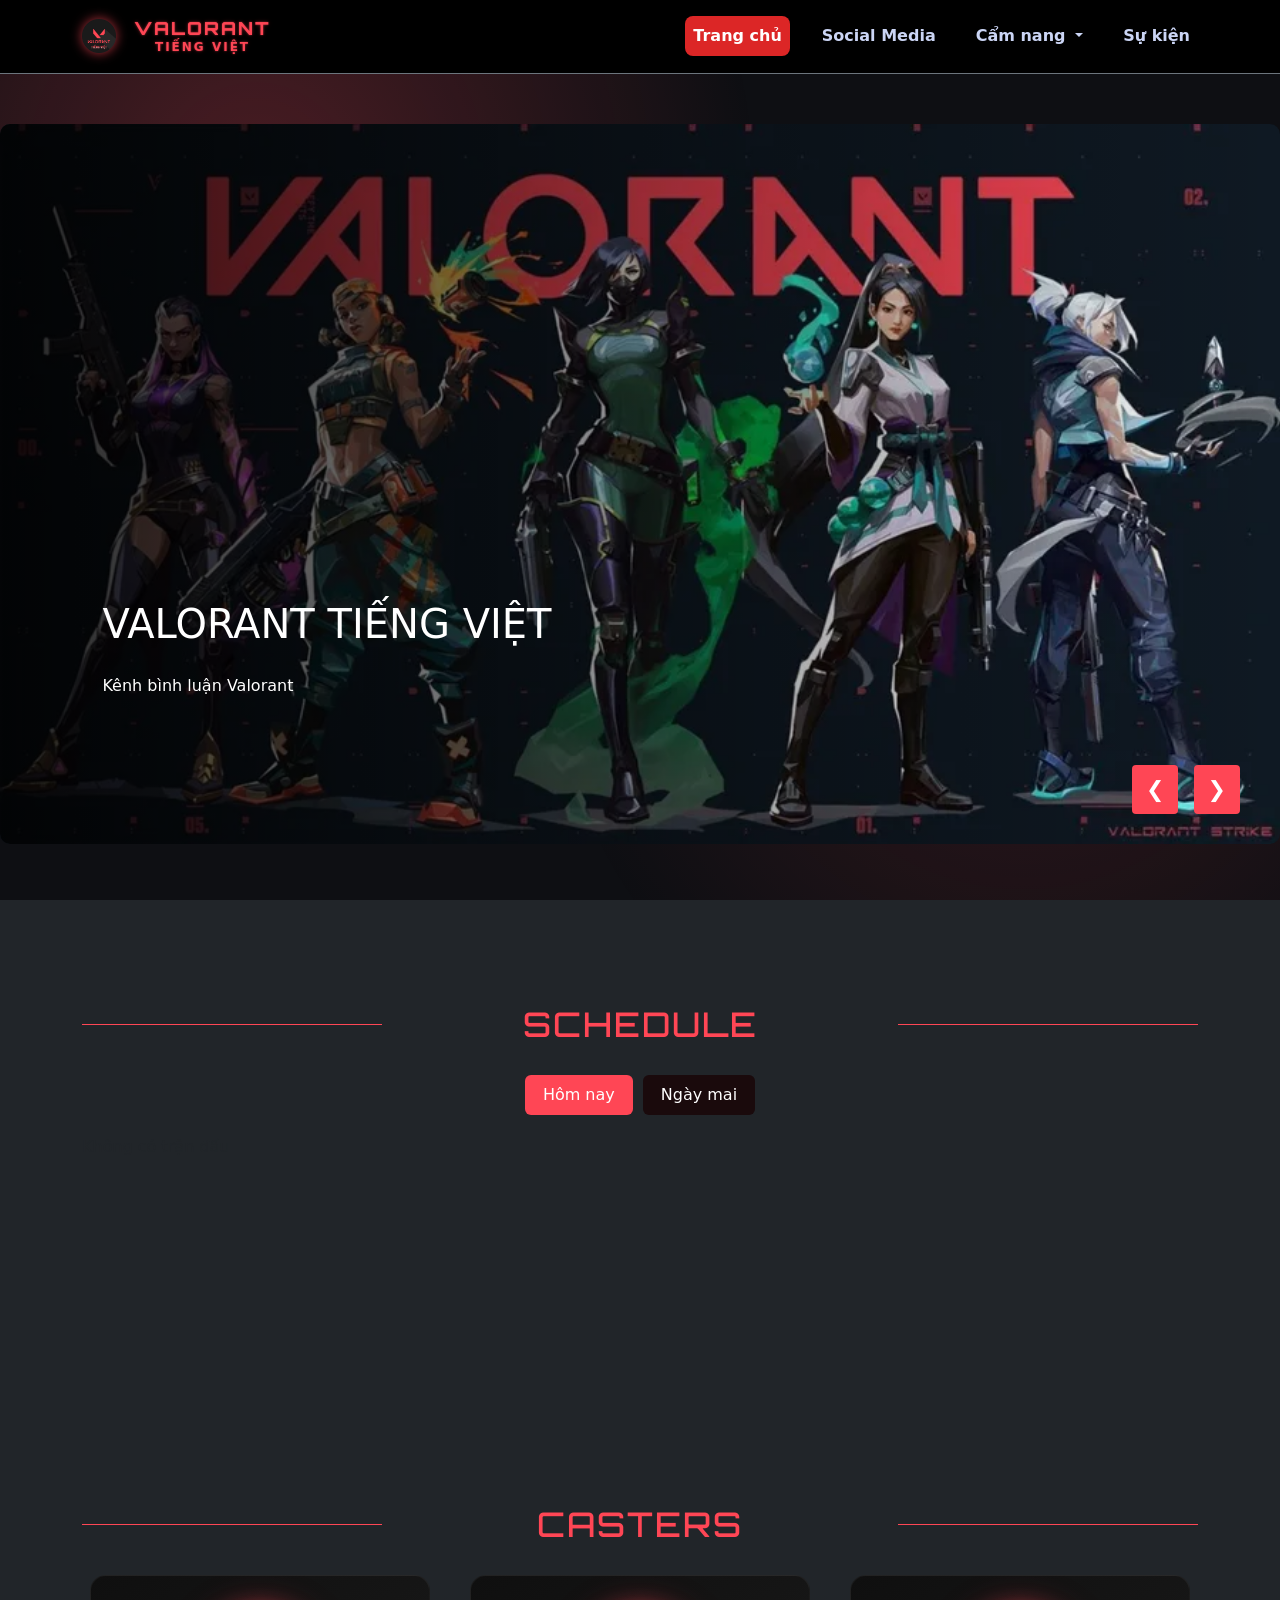
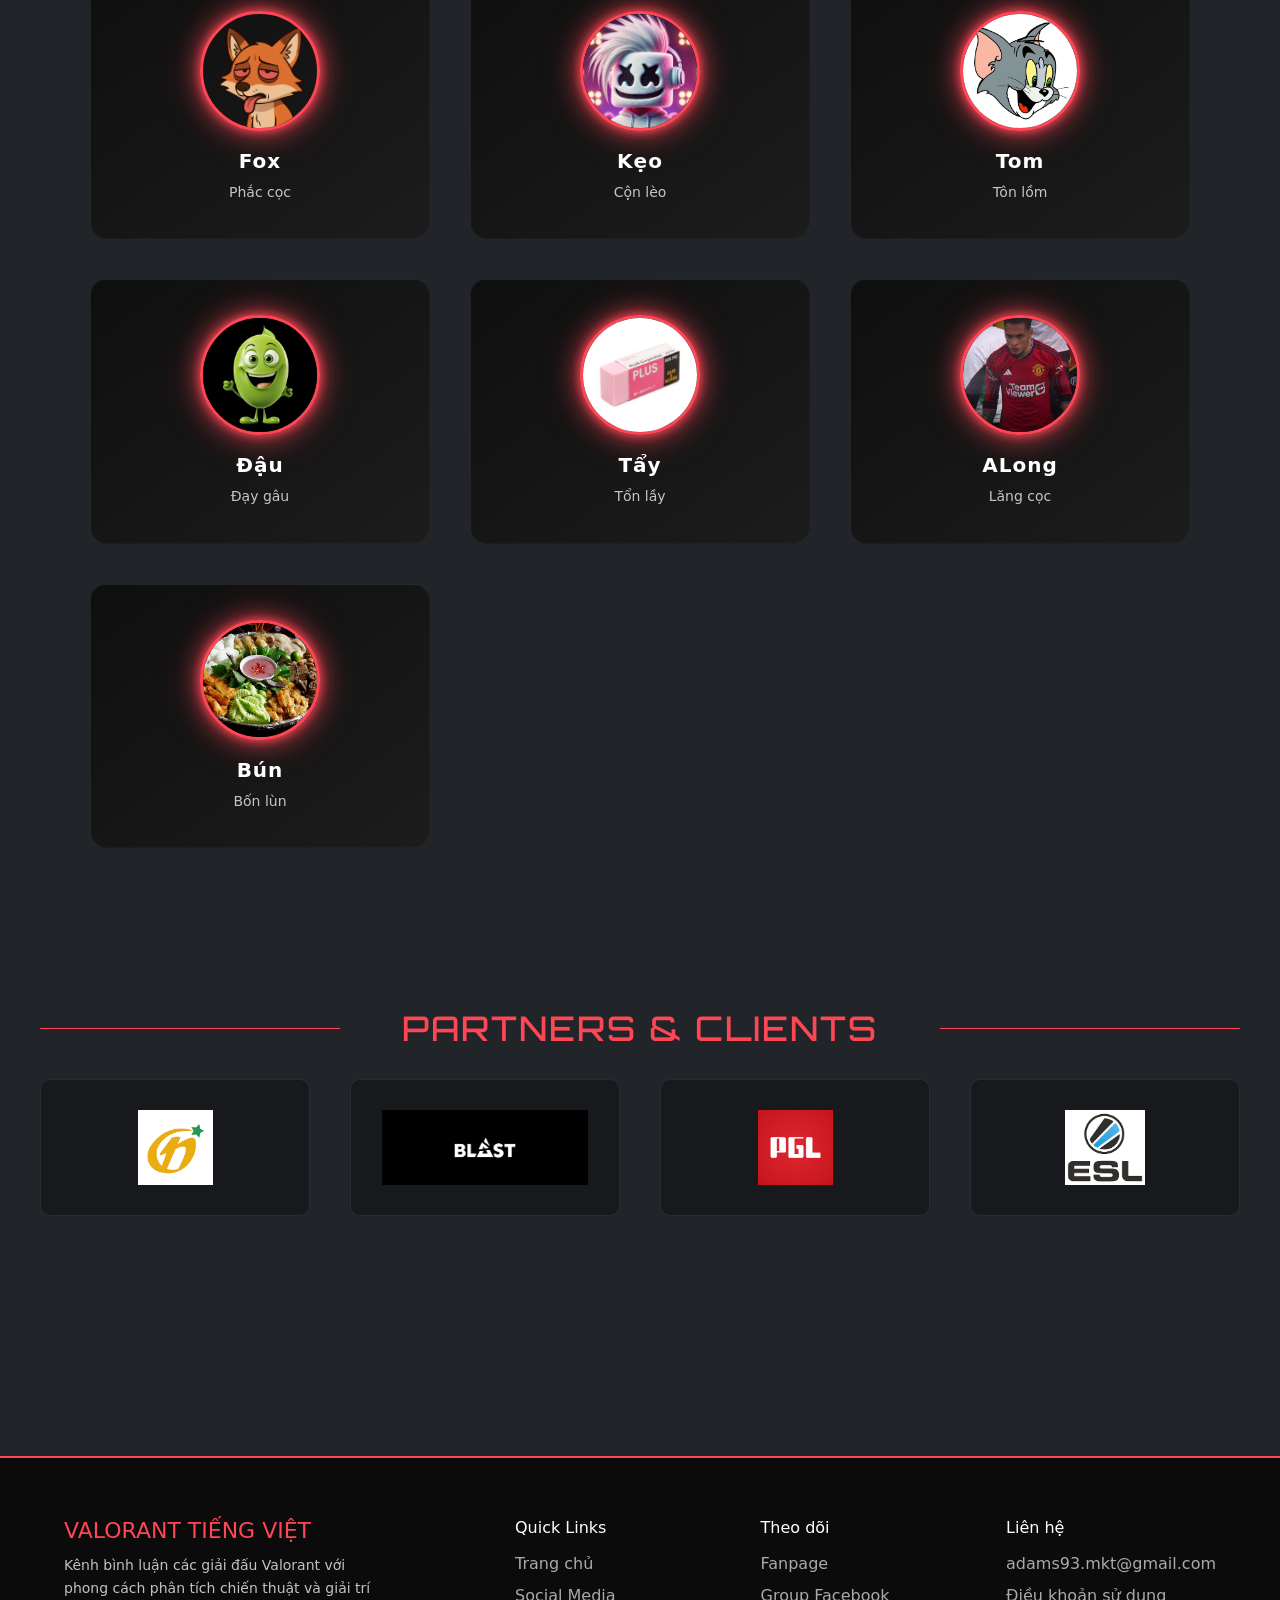
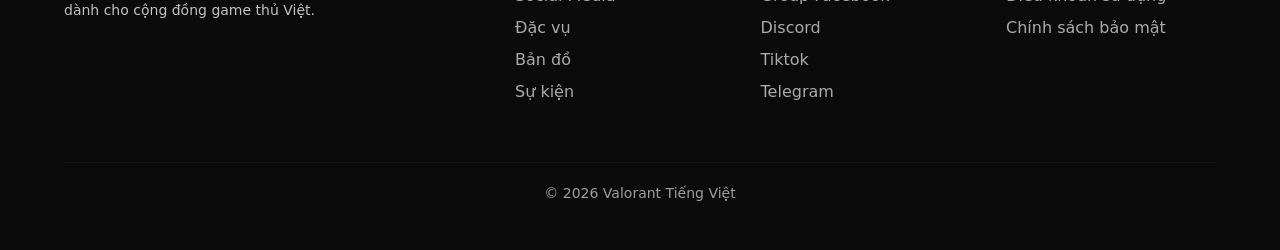
==== commit 5b8efa96: "add agent map" ====
--- a/index.html
+++ b/index.html
@@ -9,7 +9,6 @@
   <link rel="stylesheet" href="assets/css/bootstrap.min.css">
 
   <link rel="stylesheet" href="css/style.css" />
-  <link rel="preload" href="assets/fonts/orbitron-500.woff2" as="font" type="font/woff2" crossorigin>
   <title>Valorant VN</title>
 </head>
 
@@ -33,7 +32,7 @@
   <!-- Schedule -->
   <div class="schedule-section">
     <div class="container">
-      <h2 class="section-title">Lịch bình luận</h2>
+      <h2 class="section-title">SCHEDULE</h2>
 
       <div class="schedule-tabs">
         <button class="schedule-tab active" onclick="setScheduleTab(this, 'today')">
@@ -52,7 +51,7 @@
   <!-- Caster -->
   <section class="casters-section">
     <div class="container">
-      <h2 class="section-title">Bình luận viên</h2>
+      <h2 class="section-title">CASTERS</h2>
 
       <div id="casters-container" class="casters-grid"></div>
     </div>
@@ -63,7 +62,7 @@
   <!-- Sponsor -->
   <section class="sponsor-section">
     <div class="sponsor-container">
-      <h2 class="section-title">Đối tác & Khách hàng</h2>
+      <h2 class="section-title">PARTNERS & CLIENTS</h2>
 
       <div class="sponsor-grid">
         <div class="sponsor-item">
@@ -89,7 +88,7 @@
 
   <!-- Footer -->
   <div id="footer"></div>
-
+  <script src="assets/js/bootstrap.bundle.min.js"></script>
   <script src="js/script.js"></script>
 </body>
 
--- a/css/style.css
+++ b/css/style.css
@@ -296,8 +296,16 @@
 }
 
 #hero-carousel {
-  height: 520px;
+  width: 100%;
+
+  margin: 0 auto;
+
+  max-width: 1280px;
+
+  aspect-ratio: 16/9;
+
   position: relative;
+
   overflow: hidden;
 
   border-radius: 10px;
@@ -305,8 +313,8 @@
 
 .hero-wrapper {
   margin-top: 50px;
-  width: 90%;
-  max-width: 1400px;
+  width: 100%;
+  max-width: 1280px;
   position: relative;
 }
 
@@ -878,3 +886,190 @@
     grid-template-columns: 1fr;
   }
 }
+
+.map-section {
+  margin-bottom: 80px;
+}
+
+.section-title {
+  font-family: "Orbitron", sans-serif;
+  text-align: center;
+  margin-bottom: 30px;
+  font-size: 34px;
+  letter-spacing: 2px;
+}
+
+.map-content {
+  margin-bottom: 20px;
+}
+
+.map-banner img {
+  width: 100%;
+  border-radius: 10px;
+}
+
+.map-callout {
+  text-align: center;
+}
+
+.map-callout img {
+  max-width: 350px;
+  width: 100%;
+  border-radius: 8px;
+  border: 2px solid rgba(255, 255, 255, 0.1);
+}
+
+.map-desc {
+  max-width: 900px;
+  margin: auto;
+  text-align: center;
+  line-height: 1.7;
+  opacity: 0.9;
+}
+
+/* Mobile */
+
+@media (max-width: 991px) {
+  .map-callout {
+    margin-top: 20px;
+  }
+
+  .map-callout img {
+    max-width: 280px;
+  }
+}
+
+/* ===== Modal Background ===== */
+
+.policy-modal {
+  position: fixed;
+  top: 0;
+  left: 0;
+  width: 100%;
+  height: 100%;
+
+  display: none;
+
+  justify-content: center;
+  align-items: center;
+
+  background: rgba(0, 0, 0, 0.7);
+
+  backdrop-filter: blur(6px);
+
+  z-index: 9999;
+}
+
+.policy-modal.active {
+  display: flex;
+}
+
+/* ===== Modal Box ===== */
+
+.policy-modal-box {
+  width: 90%;
+  max-width: 720px;
+
+  max-height: 80vh;
+
+  overflow-y: auto;
+
+  padding: 35px 40px;
+
+  background: #0f1923;
+
+  border-radius: 8px;
+
+  color: white;
+
+  box-shadow: 0 30px 80px rgba(0, 0, 0, 0.8);
+}
+
+/* ===== Close Button ===== */
+
+.policy-close {
+  position: absolute;
+
+  top: 15px;
+  right: 20px;
+
+  border: none;
+
+  background: none;
+
+  font-size: 20px;
+
+  color: #aaa;
+
+  cursor: pointer;
+}
+
+.policy-close:hover {
+  color: #ff4655;
+}
+
+/* ===== Scrollbar ===== */
+
+.policy-modal-box::-webkit-scrollbar {
+  width: 6px;
+}
+
+.policy-modal-box::-webkit-scrollbar-thumb {
+  background: #ff4655;
+  border-radius: 10px;
+}
+
+/* ===== Lock Scroll ===== */
+
+body.modal-open {
+  overflow: hidden;
+  padding-right: var(--scrollbar-width);
+  position: fixed;
+  width: 100%;
+  overflow-y: scroll;
+}
+
+/* Title chính */
+.policy-modal-box h2 {
+  color: #ff4655;
+  text-align: center;
+  font-size: 28px;
+  margin-bottom: 24px;
+  font-weight: 600;
+  letter-spacing: 0.5px;
+}
+
+/* Các tiêu đề nhỏ */
+.policy-modal-box h3 {
+  font-size: 18px;
+  margin-top: 20px;
+  margin-bottom: 6px;
+  font-weight: 600;
+  color: #ff4655;
+}
+
+/* Nội dung */
+.policy-modal-box p {
+  font-size: 15px;
+  line-height: 1.7;
+  color: #d8d8d8;
+}
+
+/* Khoảng cách đoạn */
+.policy-modal-box p + h3 {
+  margin-top: 18px;
+}
+
+.dropdown-menu {
+  border-radius: 8px;
+  border: 1px solid rgba(255, 255, 255, 0.1);
+}
+
+.dropdown-item {
+  padding: 10px 18px;
+}
+
+.dropdown-item:hover {
+  background: #ff4655;
+  color: white;
+}
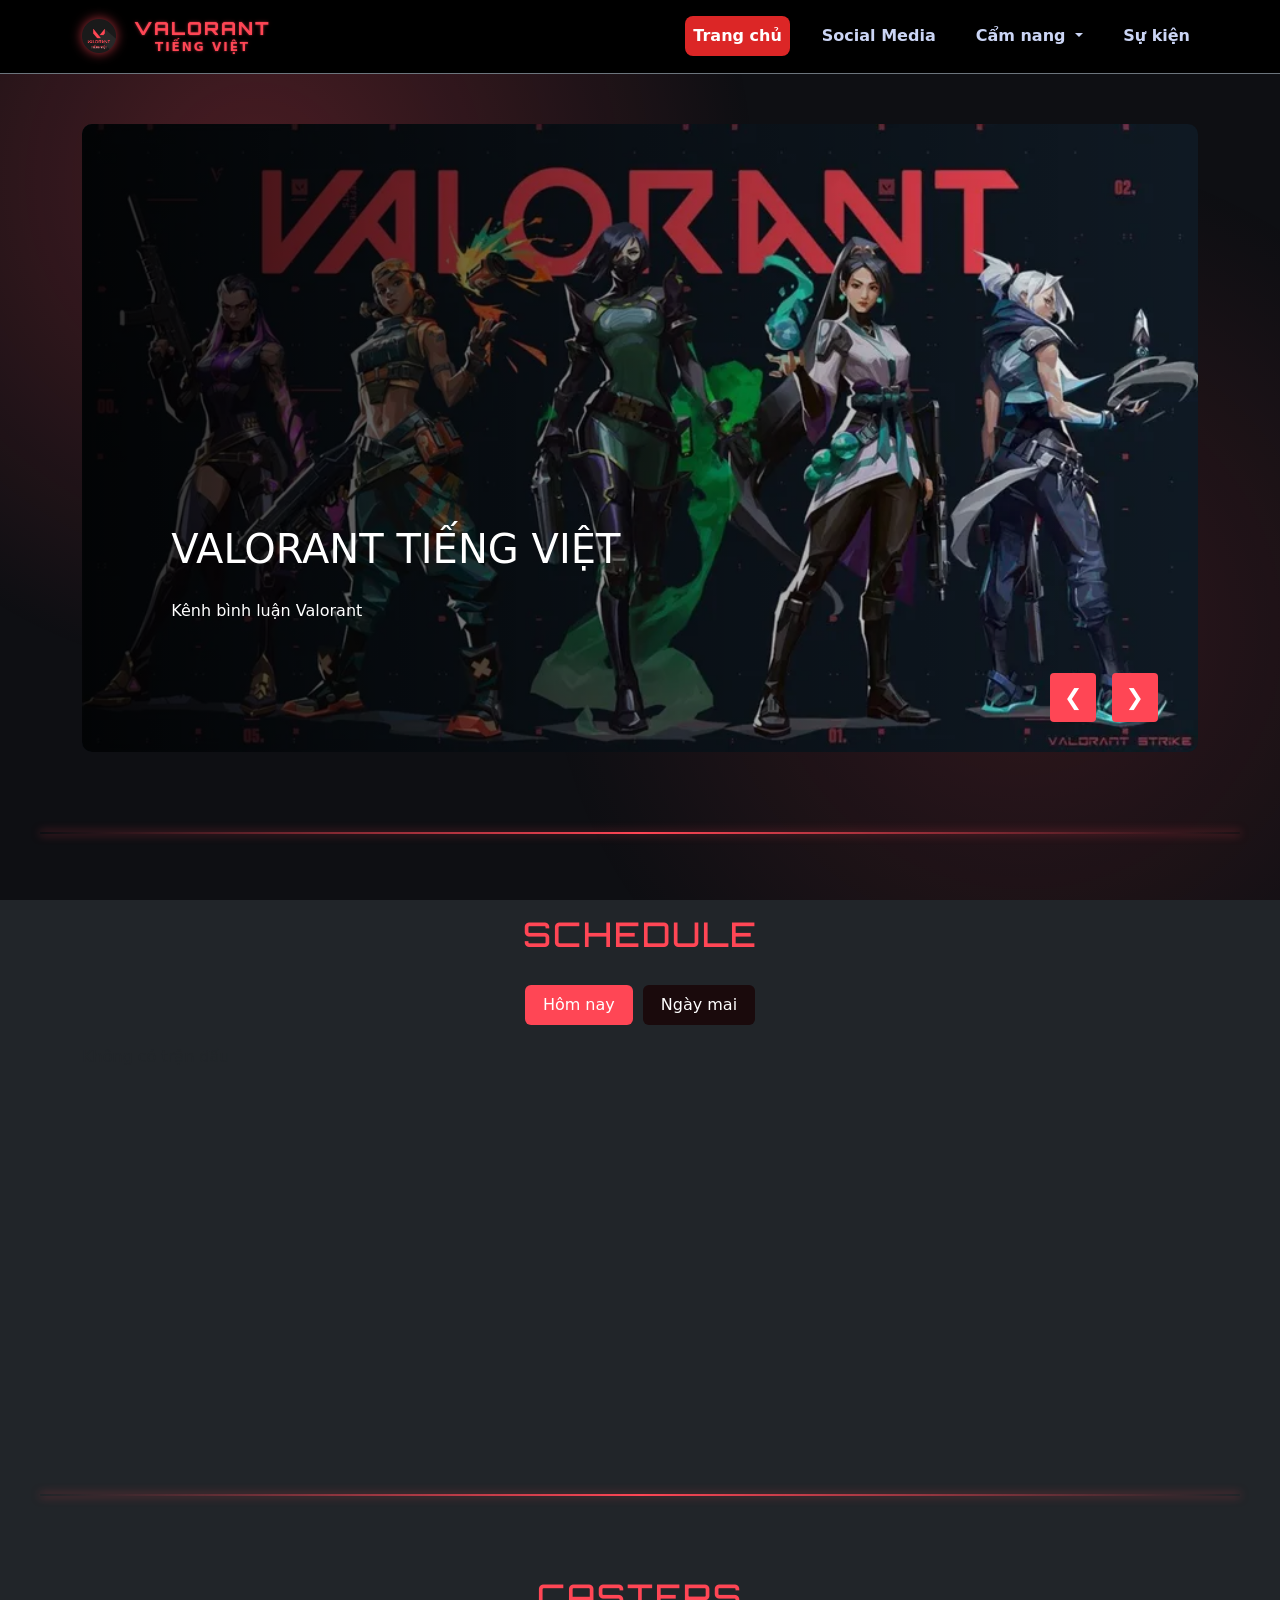
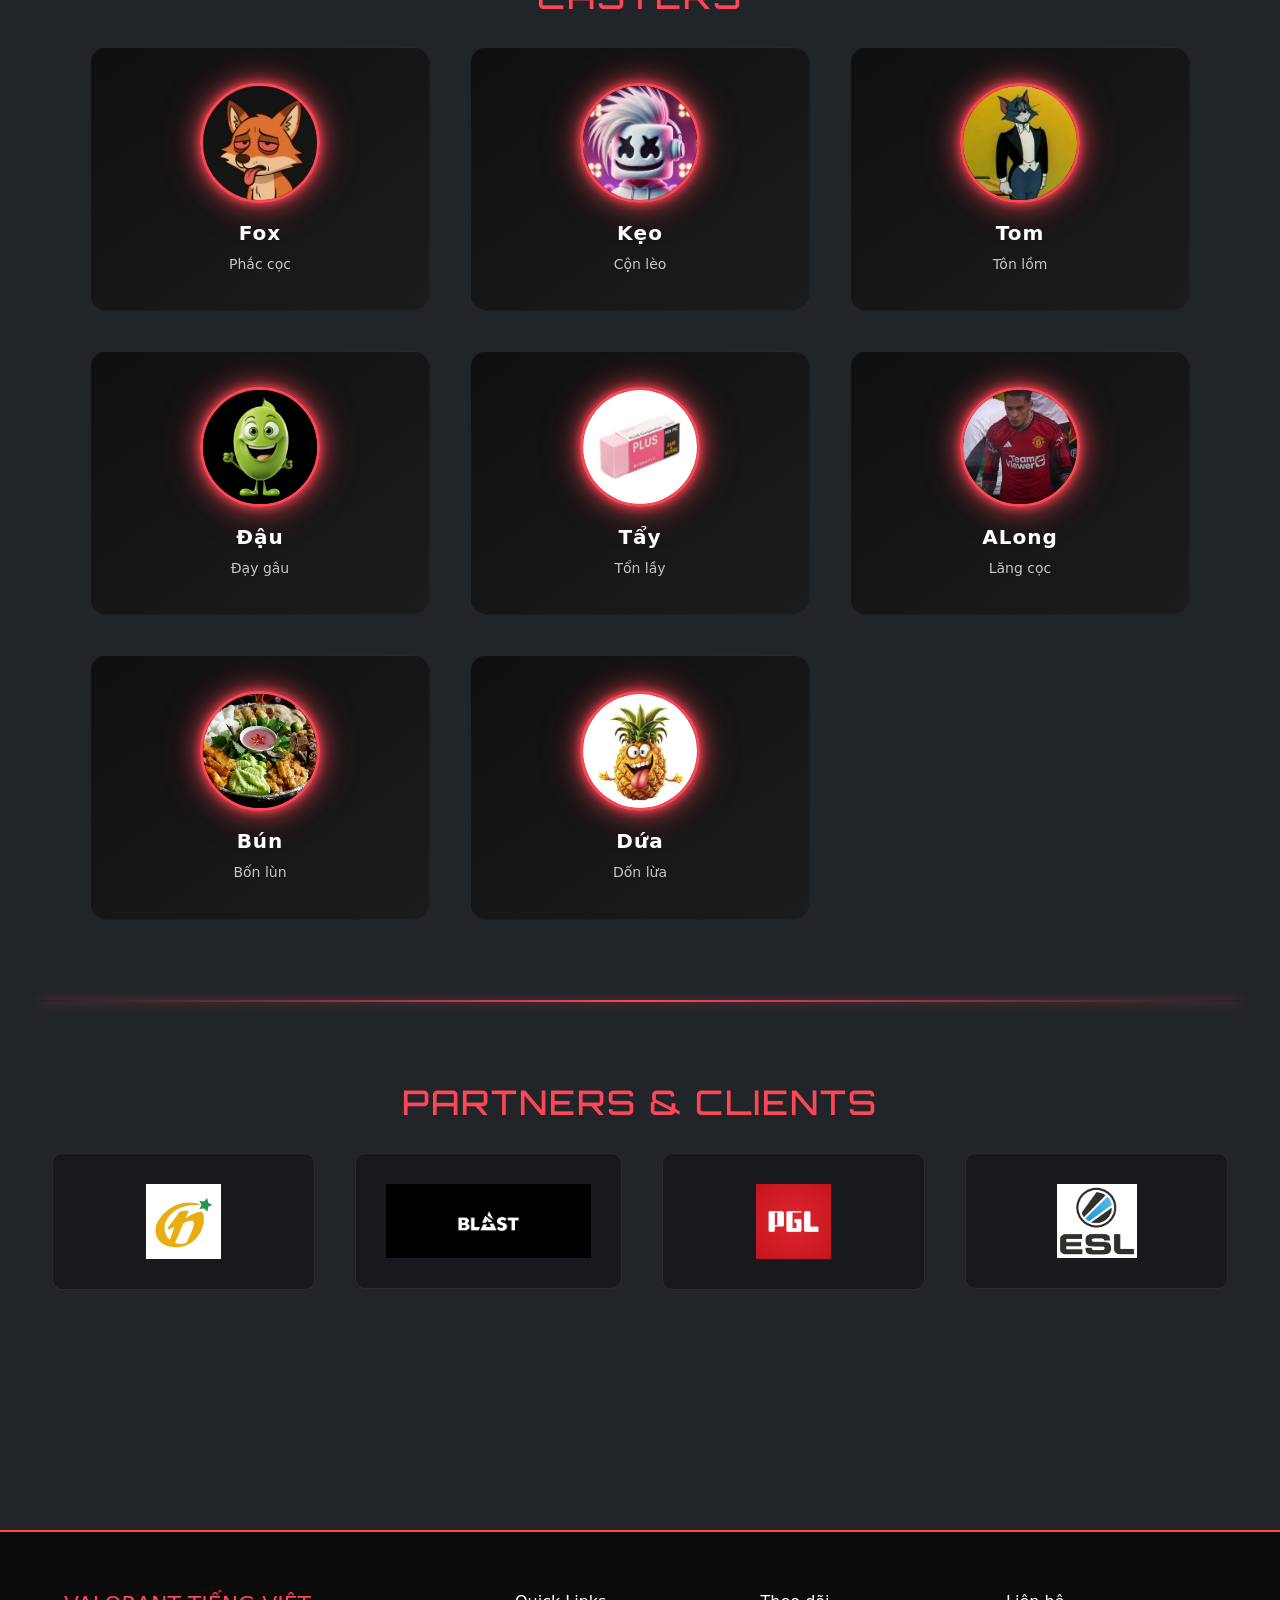
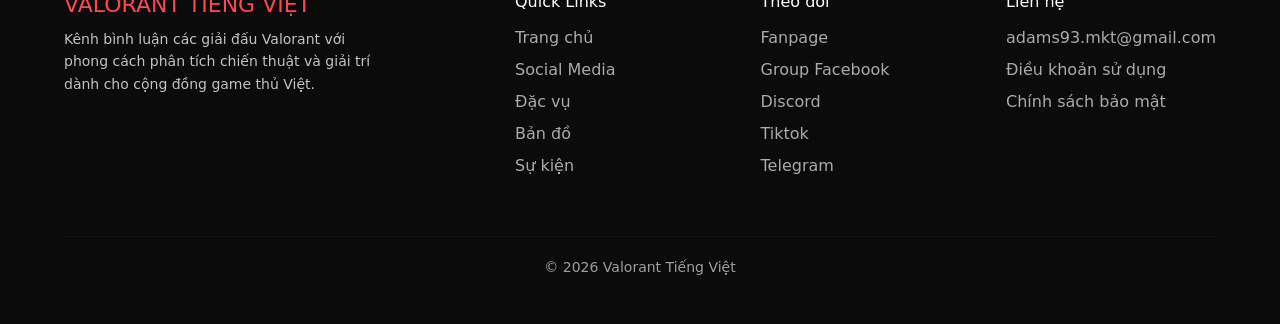
==== commit 0ce970f7: "fix responsive" ====
--- a/index.html
+++ b/index.html
@@ -3,86 +3,102 @@
 
 <head>
   <meta charset="UTF-8" />
-  <meta name="viewport" content="width=device-width, initial-scale=1" />
+  <meta name="description"
+    content="Website Valorant Tiếng Việt cập nhật tin tức, giải đấu, livestream Valorant esports bằng tiếng Việt.">
+  <meta name="keywords" content="valorant tiếng việt, valorant esports, xem valorant live, valorant vn">
+  <meta name="viewport" content="width=device-width, initial-scale=1.0">
+  <meta property="og:title" content="Valorant Tiếng Việt">
+  <meta property="og:description"
+    content="Kênh bình luận các giải đấu Valorant với phong cách phân tích chiến thuật và giải trí dành cho cộng đồng game thủ Việt.">
+  <meta property="og:image" content="https://valoranttiengviet.com/assets/ValoranTV.png">
+  <meta property="og:url" content="https://valoranttiengviet.com">
+  <meta property="og:type" content="website">
+
   <link href="https://fonts.googleapis.com/css2?family=Orbitron:wght@500;700&display=swap" rel="stylesheet" />
   <link rel="stylesheet" href="assets/icons/bootstrap-icons.css">
   <link rel="stylesheet" href="assets/css/bootstrap.min.css">
 
   <link rel="stylesheet" href="css/style.css" />
-  <title>Valorant VN</title>
+  <title>Valorant Tiếng Việt</title>
 </head>
 
 <body class="bg-dark text-white">
   <!-- Navbar -->
   <div id="navbar"></div>
 
-  <!-- Banner -->
-  <section id="hero-banner" class="hero-banner">
-    <div class="hero-wrapper">
-      <div id="hero-carousel"></div>
-      <div class="hero-nav">
-        <button id="hero-prev">❮</button>
-        <button id="hero-next">❯</button>
+  <main>
+    <!-- Banner -->
+    <section id="hero-banner" class="hero-banner">
+      <div class="container">
+        <div class="hero-wrapper">
+          <div id="hero-carousel" class="hero-carousel"></div>
+          <div class="hero-nav">
+            <button id="hero-prev">❮</button>
+            <button id="hero-next">❯</button>
+          </div>
+        </div>
+      </div>
+    </section>
+
+    <div class="section-divider"></div>
+
+    <!-- Schedule -->
+    <div class="schedule-section">
+      <div class="container">
+        <h2 class="section-title">SCHEDULE</h2>
+
+        <div class="schedule-tabs">
+          <button class="schedule-tab active" onclick="setScheduleTab(this, 'today')">
+            Hôm nay
+          </button>
+
+          <button class="schedule-tab" onclick="setScheduleTab(this, 'tomorrow')">
+            Ngày mai
+          </button>
+        </div>
+
+        <div id="matches-container"></div>
       </div>
     </div>
-  </section>
 
-  <div class="section-divider"></div>
+    <div class="section-divider"></div>
 
-  <!-- Schedule -->
-  <div class="schedule-section">
-    <div class="container">
-      <h2 class="section-title">SCHEDULE</h2>
+    <!-- Caster -->
+    <section class="casters-section">
+      <div class="container">
+        <h2 class="section-title">CASTERS</h2>
 
-      <div class="schedule-tabs">
-        <button class="schedule-tab active" onclick="setScheduleTab(this, 'today')">
-          Hôm nay
-        </button>
+        <div id="casters-container" class="casters-grid"></div>
+      </div>
+    </section>
 
-        <button class="schedule-tab" onclick="setScheduleTab(this, 'tomorrow')">
-          Ngày mai
-        </button>
-      </div>
+    <div class="section-divider"></div>
 
-      <div id="matches-container"></div>
-    </div>
-  </div>
+    <!-- Sponsor -->
+    <section class="sponsor-section">
+      <div class="container sponsor-container">
+        <h2 class="section-title">PARTNERS & CLIENTS</h2>
 
-  <!-- Caster -->
-  <section class="casters-section">
-    <div class="container">
-      <h2 class="section-title">CASTERS</h2>
+        <div class="sponsor-grid">
+          <div class="sponsor-item">
+            <img src="assets/sponsors/tg_image_527335784.png" loading="lazy" alt="Sponsor" />
+          </div>
 
-      <div id="casters-container" class="casters-grid"></div>
-    </div>
-  </section>
+          <div class="sponsor-item">
+            <img src="assets/sponsors/filters_quality(80).jpg" loading="lazy" alt="Sponsor" />
+          </div>
 
-  <div class="section-divider"></div>
+          <div class="sponsor-item">
+            <img src="assets/sponsors/channels4_profile.jpg" loading="lazy" alt="Sponsor" />
+          </div>
 
-  <!-- Sponsor -->
-  <section class="sponsor-section">
-    <div class="sponsor-container">
-      <h2 class="section-title">PARTNERS & CLIENTS</h2>
-
-      <div class="sponsor-grid">
-        <div class="sponsor-item">
-          <img src="assets/sponsors/tg_image_527335784.png" />
-        </div>
-
-        <div class="sponsor-item">
-          <img src="assets/sponsors/filters_quality(80).jpg" />
-        </div>
-
-        <div class="sponsor-item">
-          <img src="assets/sponsors/channels4_profile.jpg" />
-        </div>
-
-        <div class="sponsor-item">
-          <img src="assets/sponsors/images.png" />
+          <div class="sponsor-item">
+            <img src="assets/sponsors/images.png" loading="lazy" alt="Sponsor" />
+          </div>
         </div>
       </div>
-    </div>
-  </section>
+    </section>
+  </main>
 
   <div class="section-divider"></div>
 
--- a/css/style.css
+++ b/css/style.css
@@ -87,28 +87,13 @@
 }
 
 .section-title {
+  position: relative;
+  color: #ff4655;
+  font-family: "Orbitron", sans-serif;
   text-align: center;
-  margin-bottom: 40px;
-  position: relative;
-  color: #ff4655;
-}
-
-.section-title::before,
-.section-title::after {
-  content: "";
-  position: absolute;
-  top: 50%;
-  width: 300px;
-  height: 1px;
-  background: #ff4655;
-}
-
-.section-title::before {
-  left: 0;
-}
-
-.section-title::after {
-  right: 0;
+  margin-bottom: 30px;
+  font-size: 34px;
+  letter-spacing: 2px;
 }
 
 .match-card {
@@ -891,14 +876,6 @@
   margin-bottom: 80px;
 }
 
-.section-title {
-  font-family: "Orbitron", sans-serif;
-  text-align: center;
-  margin-bottom: 30px;
-  font-size: 34px;
-  letter-spacing: 2px;
-}
-
 .map-content {
   margin-bottom: 20px;
 }
@@ -939,6 +916,20 @@
   }
 }
 
+.event-section {
+  padding: 60px 20px;
+  text-align: center;
+}
+
+.event-section img {
+  max-width: 800px;
+  width: 100%;
+  height: auto;
+  display: block;
+  margin: auto;
+  border-radius: 10px;
+}
+
 /* ===== Modal Background ===== */
 
 .policy-modal {
@@ -1073,3 +1064,134 @@
   background: #ff4655;
   color: white;
 }
+
+/* RESPONSIVE */
+/* Desktop */
+.sponsor-grid {
+  display: grid;
+  grid-template-columns: repeat(4, 1fr);
+  gap: 40px;
+  align-items: center;
+}
+
+/* Tablet */
+@media (max-width: 992px) {
+  .sponsor-grid {
+    grid-template-columns: repeat(2, 1fr);
+    gap: 25px;
+  }
+
+  .footer-grid {
+    grid-template-columns: 1fr 1fr;
+  }
+}
+
+/* Mobile */
+@media (max-width: 576px) {
+  .sponsor-grid {
+    grid-template-columns: 1fr;
+    gap: 20px;
+  }
+  .sponsor-item {
+    padding: 20px;
+  }
+
+  .sponsor-item img {
+    max-height: 60px;
+  }
+}
+
+@media (max-width: 768px) {
+  .match-card {
+    grid-template-columns: 1fr;
+    text-align: center;
+    gap: 10px;
+    padding: 16px;
+    border-radius: 16px;
+    padding: 18px;
+    background: linear-gradient(180deg, #260000, #120000);
+  }
+
+  .match-time {
+    text-align: center;
+    font-weight: 700;
+    font-size: 15px;
+  }
+
+  .match-teams {
+    display: flex;
+    align-items: center;
+    justify-content: center;
+    gap: 12px;
+  }
+
+  .team {
+    display: flex;
+    flex-direction: column;
+    align-items: center;
+    gap: 4px;
+  }
+
+  .team-logo {
+    width: 28px;
+    height: 28px;
+  }
+
+  .team-name {
+    font-size: 14px;
+  }
+
+  .vs {
+    font-size: 13px;
+    opacity: 0.7;
+  }
+
+  .match-event {
+    text-align: center;
+    font-size: 13px;
+    opacity: 0.8;
+  }
+
+  .match-blv {
+    text-align: center;
+    font-size: 13px;
+  }
+
+  .status-live,
+  .status-upcoming,
+  .status-ended {
+    margin: auto;
+    width: fit-content;
+  }
+
+  .section-title {
+    font-size: 26px;
+    letter-spacing: 3px;
+    margin: 40px 0 20px;
+  }
+
+  .footer-grid {
+    grid-template-columns: 1fr;
+    gap: 30px;
+    text-align: center;
+  }
+
+  .footer-desc {
+    max-width: 600px;
+    margin: auto;
+    font-size: 13px;
+    line-height: 1.4;
+  }
+
+  .footer-links ul {
+    padding: 0;
+  }
+
+  .footer-links a {
+    font-size: 13px;
+  }
+
+  .event-section img {
+    max-width: 100%;
+  }
+}
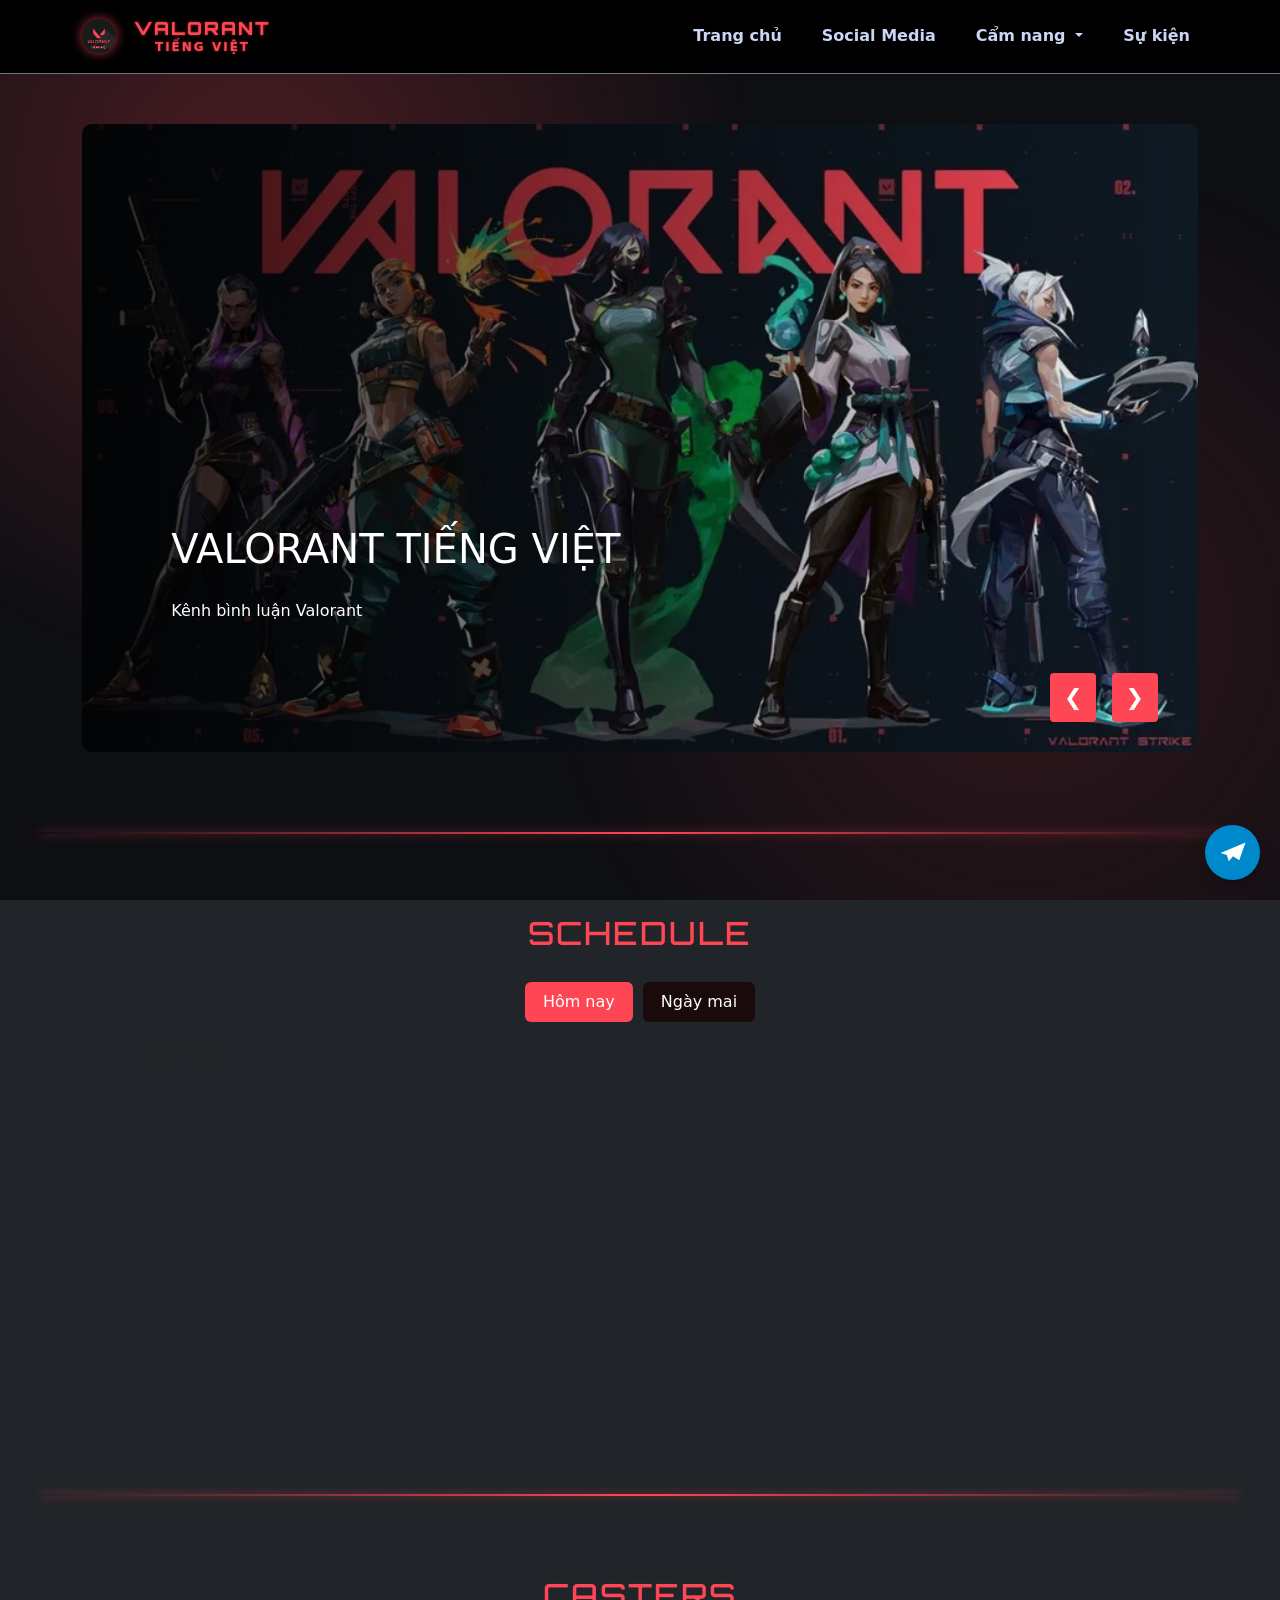
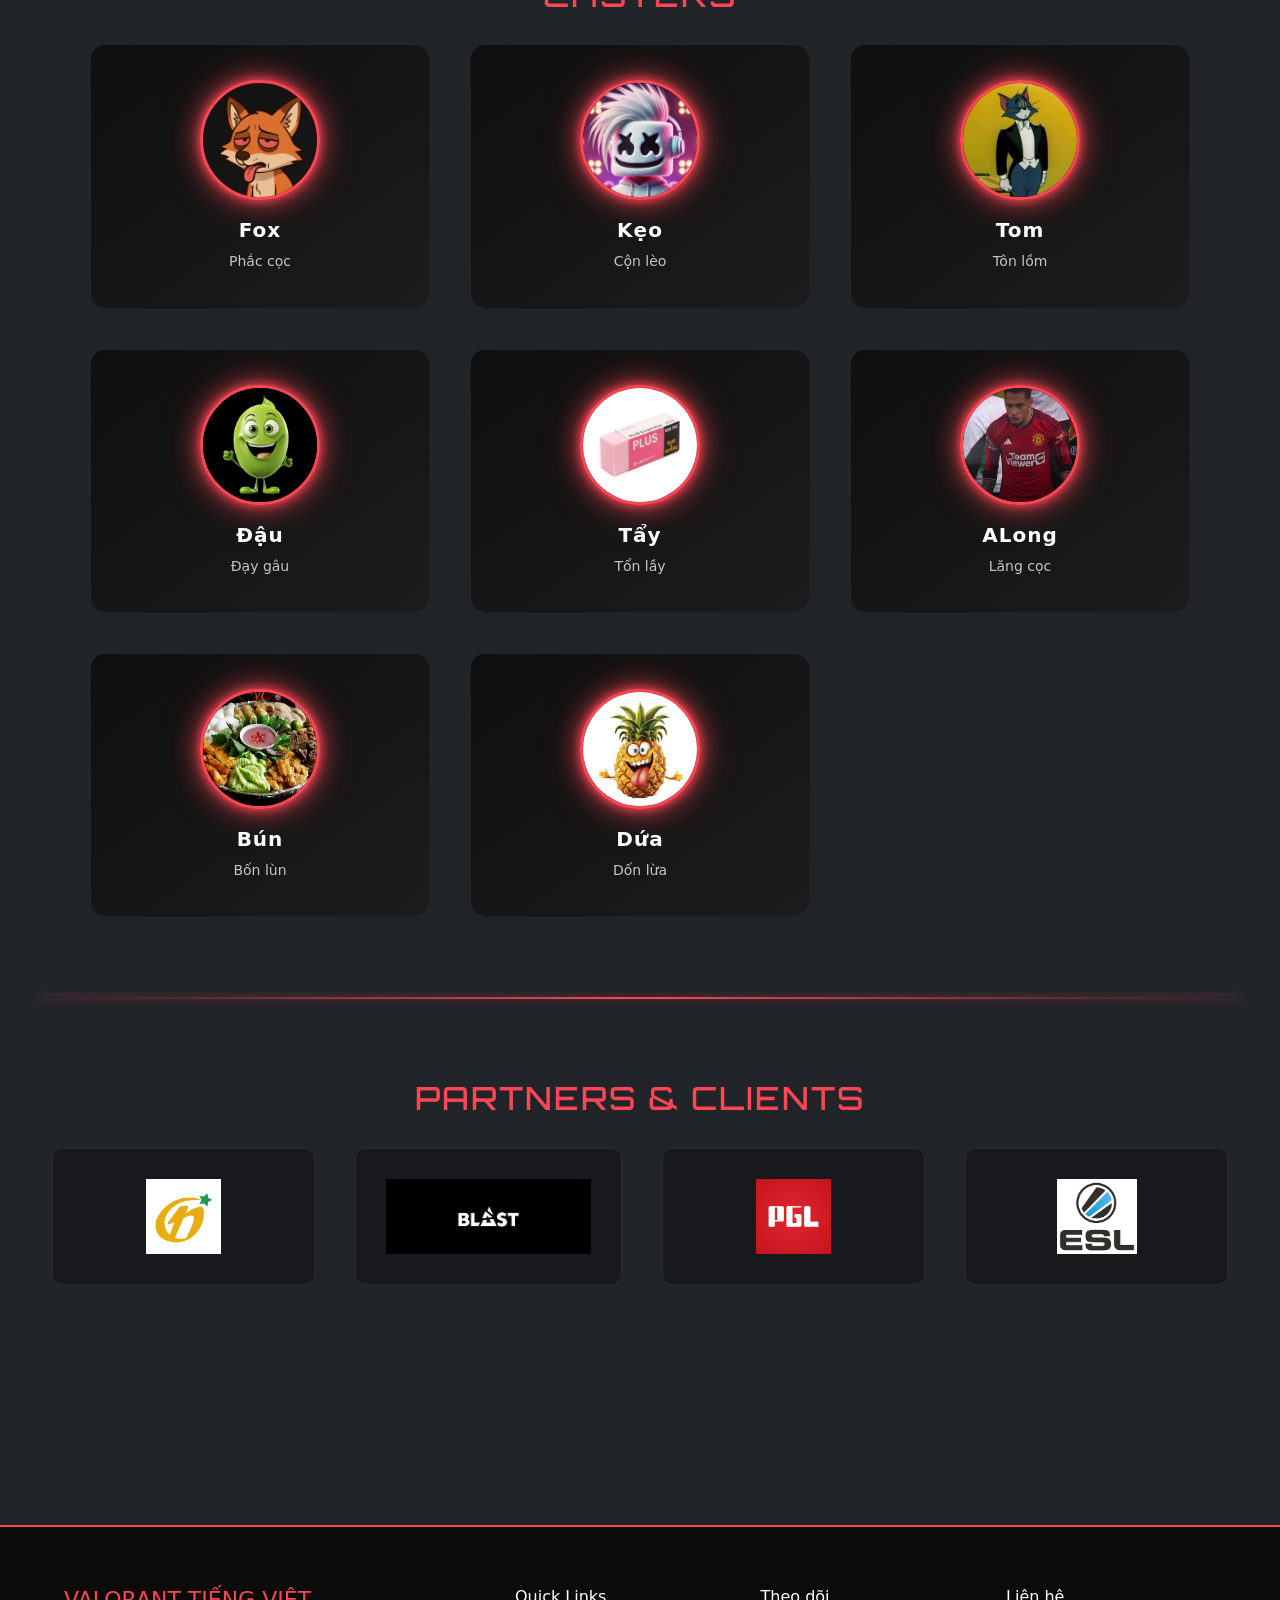
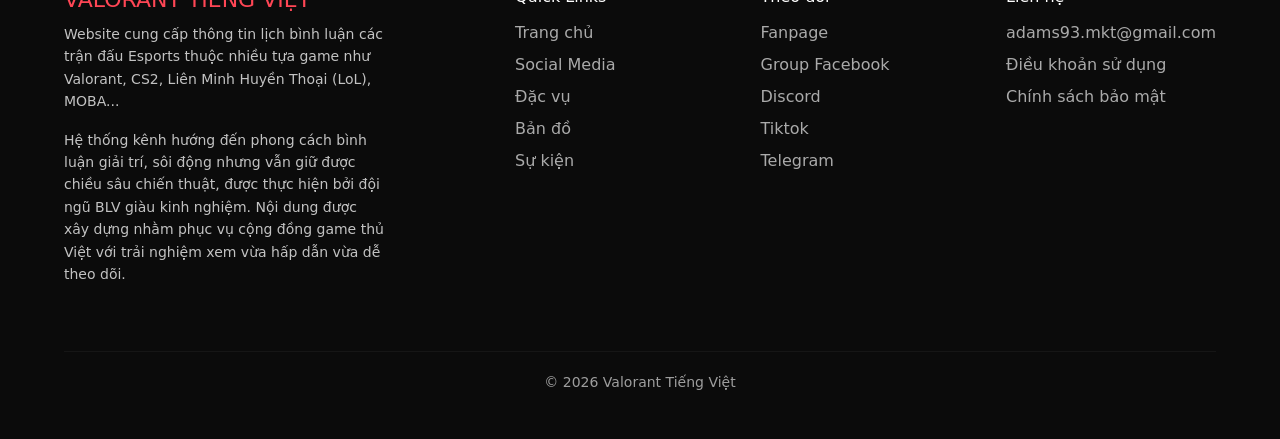
==== commit c0fff7ab: "SEO" ====
--- a/index.html
+++ b/index.html
@@ -17,10 +17,20 @@
   <link href="https://fonts.googleapis.com/css2?family=Orbitron:wght@500;700&display=swap" rel="stylesheet" />
   <link rel="stylesheet" href="assets/icons/bootstrap-icons.css">
   <link rel="stylesheet" href="assets/css/bootstrap.min.css">
-
+  <link rel="icon" href="assets/ValoranTV.png">
   <link rel="stylesheet" href="css/style.css" />
   <title>Valorant Tiếng Việt</title>
 </head>
+
+<!-- Google tag (gtag.js) -->
+<script async src="https://www.googletagmanager.com/gtag/js?id=G-FRX8KVYH2F"></script>
+<script>
+  window.dataLayer = window.dataLayer || [];
+  function gtag() { dataLayer.push(arguments); }
+  gtag('js', new Date());
+
+  gtag('config', 'G-FRX8KVYH2F');
+</script>
 
 <body class="bg-dark text-white">
   <!-- Navbar -->
--- a/css/style.css
+++ b/css/style.css
@@ -471,6 +471,10 @@
   letter-spacing: 0.5px;
 }
 
+.hero-mobile {
+  display: none;
+}
+
 .casters-grid {
   display: grid;
   grid-template-columns: repeat(auto-fit, minmax(260px, 1fr));
@@ -632,7 +636,7 @@
 
 .livestream-grid {
   display: grid;
-  grid-template-columns: repeat(2, 1fr);
+  grid-template-columns: repeat(auto-fit, minmax(400px, 1fr));
   gap: 20px;
   max-width: 1000px;
   margin: auto;
@@ -930,6 +934,15 @@
   border-radius: 10px;
 }
 
+.event-section ul li {
+  margin-bottom: 8px;
+}
+
+.section-title {
+  font-family: "Orbitron", sans-serif;
+  font-size: 32px;
+}
+
 /* ===== Modal Background ===== */
 
 .policy-modal {
@@ -1194,4 +1207,92 @@
   .event-section img {
     max-width: 100%;
   }
-}
+
+  .hero-desktop {
+    display: none;
+  }
+
+  .hero-mobile {
+    display: flex;
+    position: absolute;
+    inset: 0;
+    align-items: center;
+    justify-content: center;
+    gap: 20px;
+    z-index: 3;
+  }
+
+  .hero-mobile .hero-team {
+    display: flex;
+    flex-direction: column;
+    align-items: center;
+    gap: 8px;
+  }
+
+  .hero-mobile .hero-logo {
+    width: 42px;
+    height: 42px;
+  }
+
+  .hero-mobile .hero-team-name {
+    font-size: 14px;
+    font-weight: 700;
+  }
+
+  .hero-mobile .hero-vs {
+    font-size: 22px;
+    font-weight: 800;
+    color: #ff4655;
+  }
+
+  /* button center mobile */
+
+  .hero-watch-btn {
+    left: 50%;
+    transform: translateX(-50%);
+    right: auto;
+    bottom: 16px;
+    padding: 8px 16px;
+    font-size: 12px;
+  }
+
+  .hero-nav {
+    display: none;
+  }
+}
+
+.tele-btn {
+  position: fixed;
+  bottom: 20px;
+  right: 20px;
+  width: 55px;
+  height: 55px;
+  background: #0088cc;
+  border-radius: 50%;
+  display: flex;
+  align-items: center;
+  justify-content: center;
+  box-shadow: 0 4px 12px rgba(0, 0, 0, 0.25);
+  z-index: 9999;
+  transition: all 0.3s ease;
+  padding: 0;
+  animation: pulse 2s infinite;
+}
+
+.tele-btn img {
+  width: 50px;
+  height: 50px;
+  object-fit: contain;
+  display: block;
+}
+
+.tele-btn:hover {
+  transform: scale(1.1);
+  background: #0077b5;
+}
+
+@keyframes pulse {
+  0% { box-shadow: 0 0 0 0 rgba(0,136,204, 0.7); }
+  70% { box-shadow: 0 0 0 10px rgba(0,136,204, 0); }
+  100% { box-shadow: 0 0 0 0 rgba(0,136,204, 0); }
+}
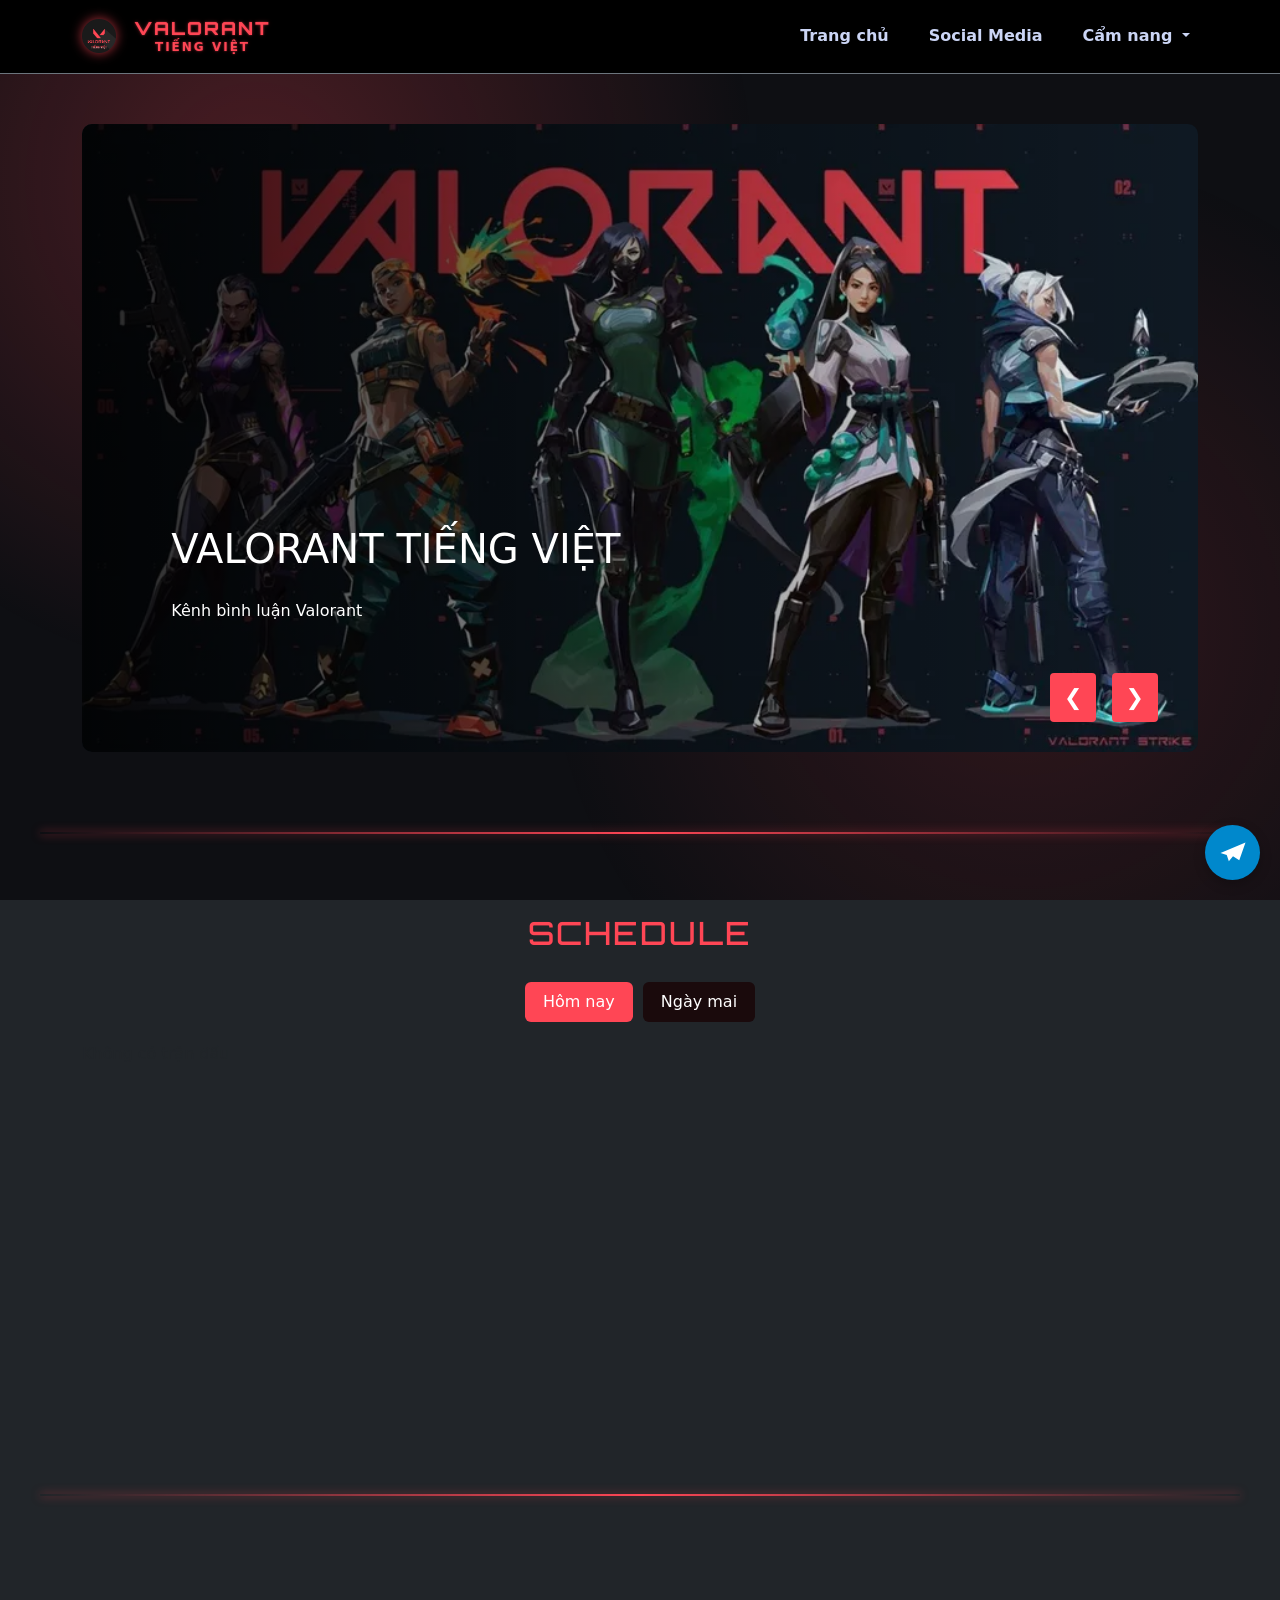
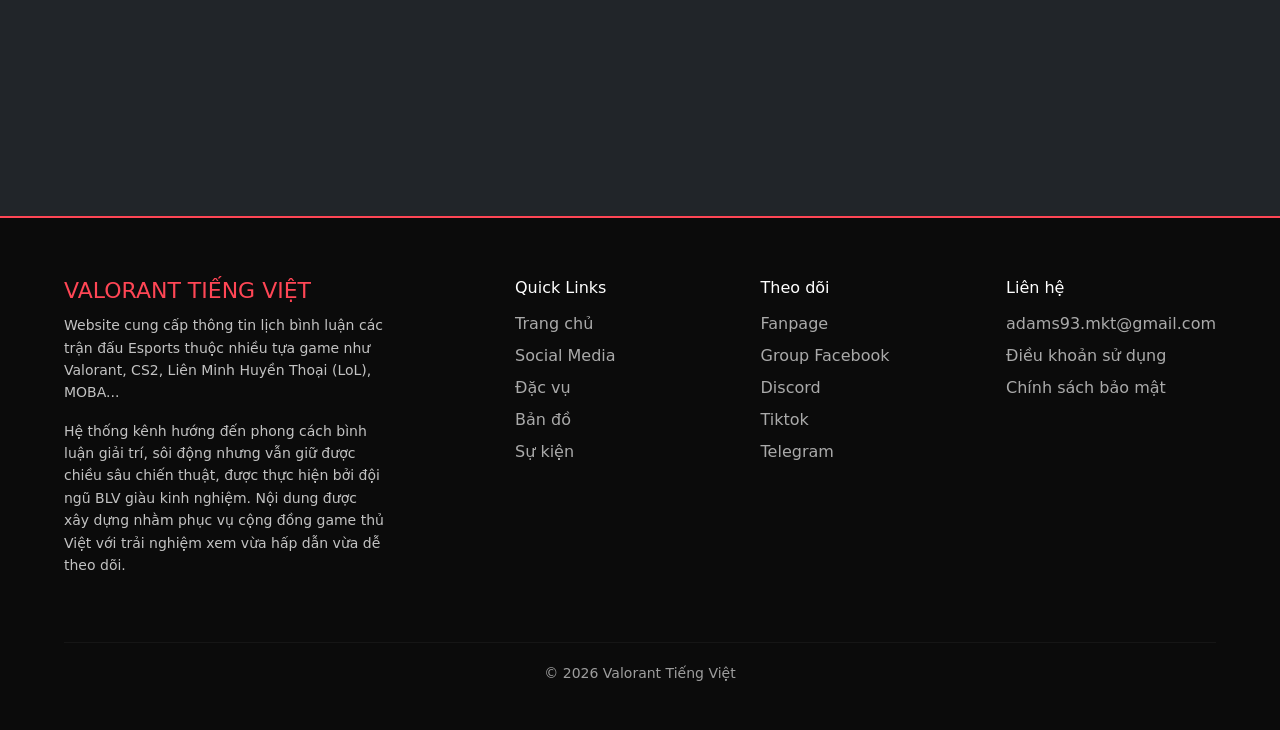
==== commit 1f1f1264: "cmt caster" ====
--- a/index.html
+++ b/index.html
@@ -74,18 +74,18 @@
     <div class="section-divider"></div>
 
     <!-- Caster -->
-    <section class="casters-section">
+    <!-- <section class="casters-section">
       <div class="container">
         <h2 class="section-title">CASTERS</h2>
 
         <div id="casters-container" class="casters-grid"></div>
       </div>
-    </section>
+    </section> -->
 
-    <div class="section-divider"></div>
+    <!-- <div class="section-divider"></div> -->
 
     <!-- Sponsor -->
-    <section class="sponsor-section">
+    <!-- <section class="sponsor-section">
       <div class="container sponsor-container">
         <h2 class="section-title">PARTNERS & CLIENTS</h2>
 
@@ -107,7 +107,7 @@
           </div>
         </div>
       </div>
-    </section>
+    </section> -->
   </main>
 
   <div class="section-divider"></div>
@@ -118,4 +118,4 @@
   <script src="js/script.js"></script>
 </body>
 
-</html>+</html>
--- a/css/style.css
+++ b/css/style.css
@@ -151,9 +151,17 @@
   text-align: right;
 }
 
+
+
 .team-right {
   justify-content: flex-start;
   text-align: left;
+}
+
+@media (max-width:768px){
+  .team-right{
+    flex-direction:column-reverse !important;
+  }
 }
 
 .vs {
@@ -425,7 +433,7 @@
   font-weight: 700;
   letter-spacing: 3px;
   opacity: 0.85;
-  margin-left: 70px;
+  margin: 0 70px;
 }
 
 .hero-team-name {
@@ -858,6 +866,26 @@
   font-size: 14px;
 }
 
+.social-btn {
+  width: 40px;
+  height: 40px;
+  background: #dc3545; /* đỏ */
+  border-radius: 50%;
+  display: flex;
+  align-items: center;
+  justify-content: center;
+  color: white;
+  text-decoration: none;
+  font-size: 18px;
+  transition: all 0.2s ease;
+}
+
+/* hover nhẹ */
+.social-btn:hover {
+  background: #ff4d5a;
+  transform: scale(1.1);
+}
+
 @media (max-width: 1100px) {
   #agents {
     grid-template-columns: repeat(3, 1fr);
@@ -1115,6 +1143,10 @@
 }
 
 @media (max-width: 768px) {
+  .brand-text {
+    display: none;
+  }
+
   .match-card {
     grid-template-columns: 1fr;
     text-align: center;
@@ -1292,7 +1324,13 @@
 }
 
 @keyframes pulse {
-  0% { box-shadow: 0 0 0 0 rgba(0,136,204, 0.7); }
-  70% { box-shadow: 0 0 0 10px rgba(0,136,204, 0); }
-  100% { box-shadow: 0 0 0 0 rgba(0,136,204, 0); }
-}
+  0% {
+    box-shadow: 0 0 0 0 rgba(0, 136, 204, 0.7);
+  }
+  70% {
+    box-shadow: 0 0 0 10px rgba(0, 136, 204, 0);
+  }
+  100% {
+    box-shadow: 0 0 0 0 rgba(0, 136, 204, 0);
+  }
+}
